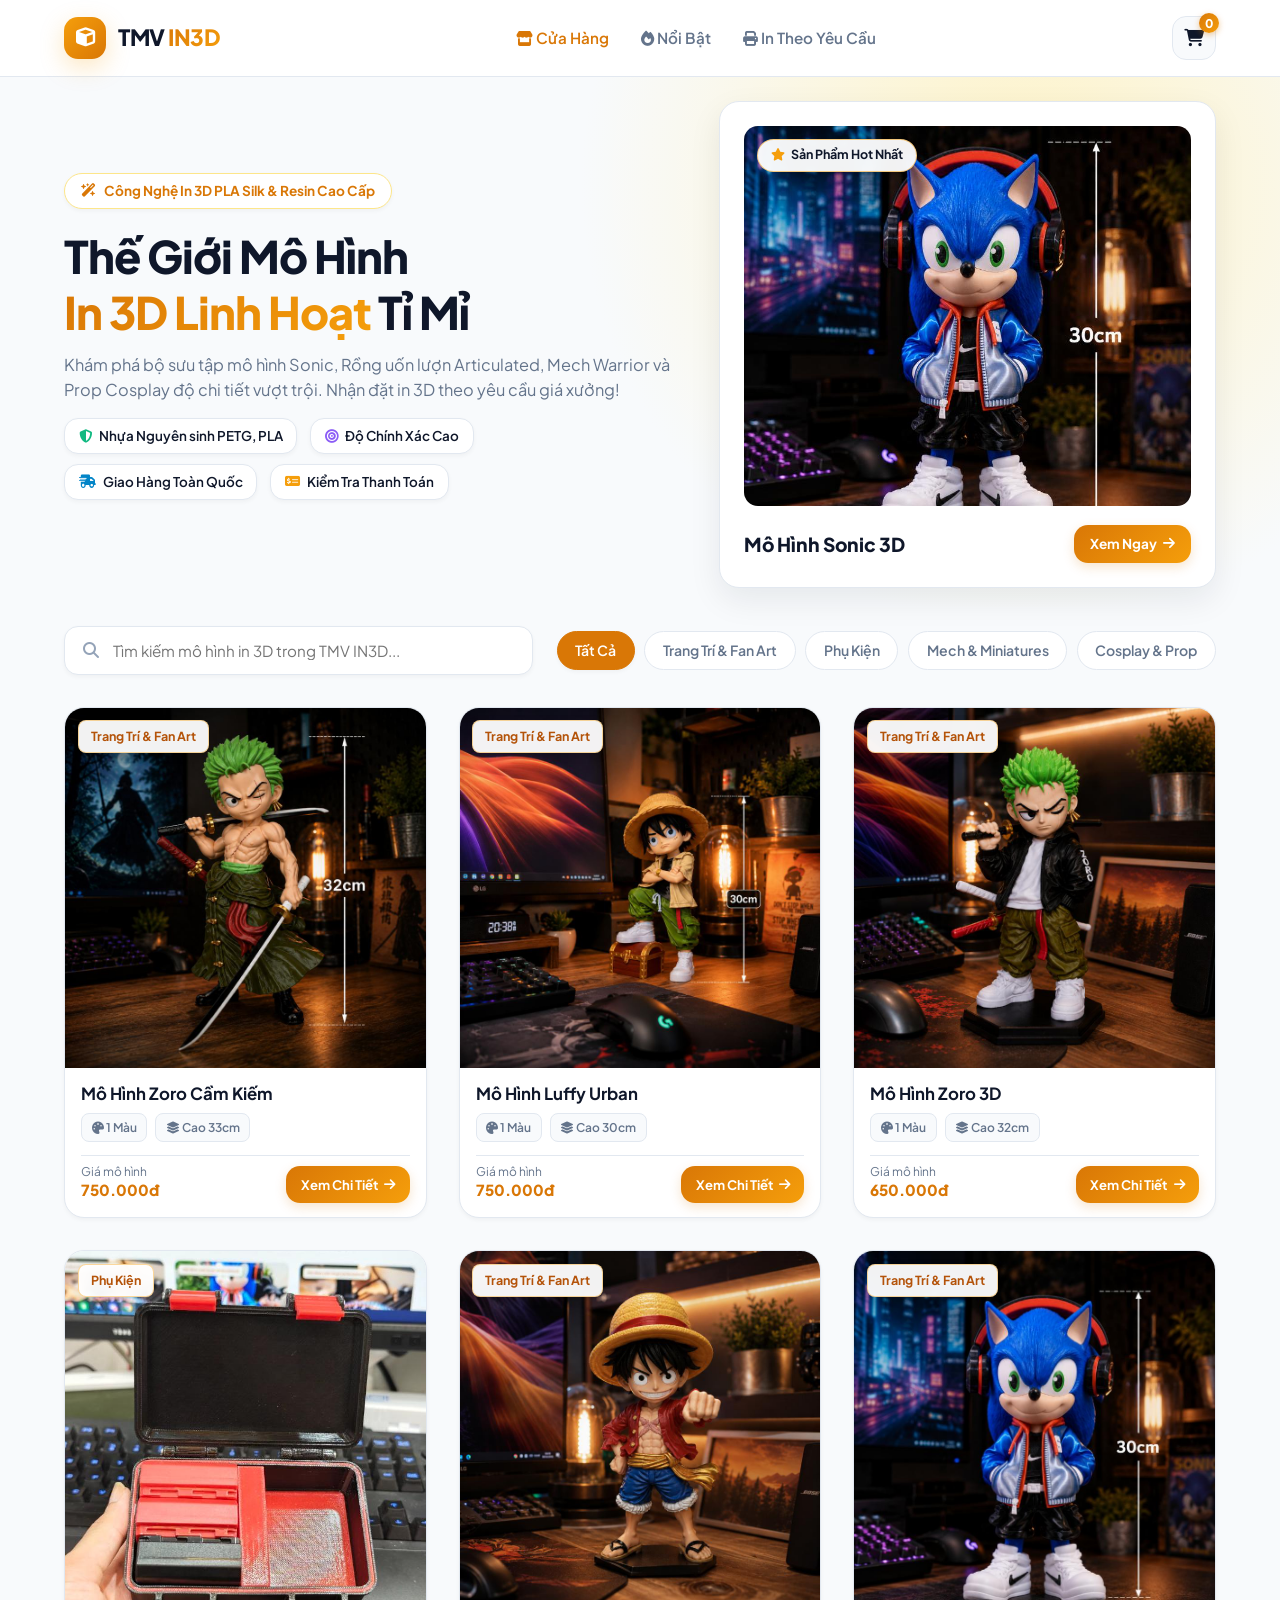
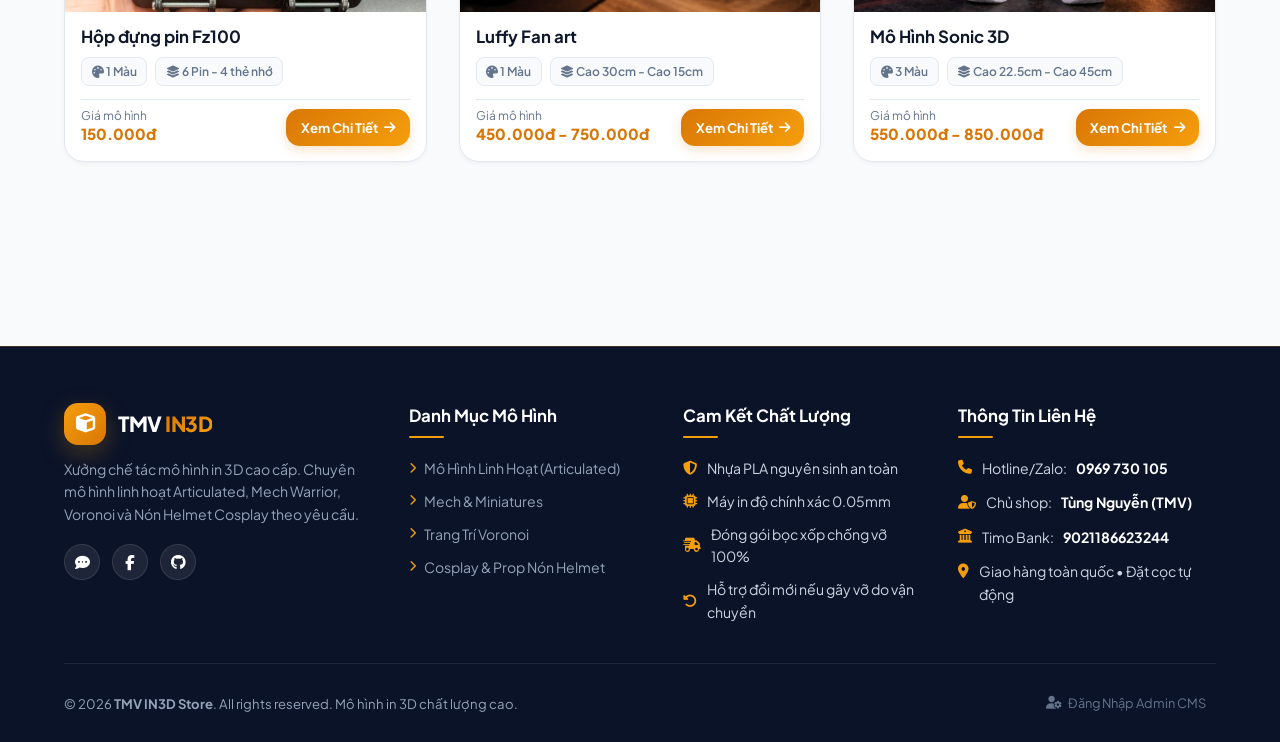
==== index.html @ e301f1a9 "Bump cache version to 2026.08.10_v12 and ensure strict Google Sheet ID 15mW6V31uoKEo0NNBWXQEdYuuaSay" ====
<!DOCTYPE html>
<html lang="vi">
<head>
  <meta charset="UTF-8">
  <meta name="viewport" content="width=device-width, initial-scale=1.0">
  <title>TMV IN3D | Cửa Hàng Mô Hình In 3D Đẳng Cấp</title>
  <meta name="description" content="TMV IN3D - Chuyên thiết kế và sản xuất mô hình in 3D linh hoạt, articulated dragons, cosplay prop & tượng resin sắc nét.">
  
  <!-- CHỐNG CACHE TRÌNH DUYỆT ĐIỆN THOẠI / DESKTOP KHI UPDATE SẢN PHẨM MỚI -->
  <meta http-equiv="Cache-Control" content="no-cache, no-store, must-revalidate">
  <meta http-equiv="Pragma" content="no-cache">
  <meta http-equiv="Expires" content="0">
  
  <link rel="stylesheet" href="https://cdnjs.cloudflare.com/ajax/libs/font-awesome/6.4.0/css/all.min.css">
  <link rel="stylesheet" href="styles.css?v=20260810_v12">
</head>
<body>

  <!-- HEADER -->
  <header class="header">
    <div class="container">
      <div class="nav-wrapper">
        <a href="index.html" class="logo">
          <div class="logo-icon"><i class="fa-solid fa-cube"></i></div>
          <span>TMV <span class="gradient-text-gold">IN3D</span></span>
        </a>

        <ul class="nav-links">
          <li><a href="index.html" class="nav-link active"><i class="fa-solid fa-store"></i> Cửa Hàng</a></li>
          <li><a href="#featured-section" class="nav-link"><i class="fa-solid fa-fire"></i> Nổi Bật</a></li>
          <li><a href="#" class="nav-link" onclick="app.showCustomPrintInfo()"><i class="fa-solid fa-print"></i> In Theo Yêu Cầu</a></li>
        </ul>

        <div class="nav-actions">
          <button class="btn-icon" id="cart-toggle-btn" title="Giỏ hàng">
            <i class="fa-solid fa-cart-shopping"></i>
            <span class="badge-count" id="cart-count">0</span>
          </button>
        </div>
      </div>
    </div>
  </header>

  <!-- HERO SECTION -->
  <section class="hero" id="featured-section">
    <div class="container">
      <div class="hero-grid">
        <div class="hero-content">
          <div class="hero-tag">
            <i class="fa-solid fa-wand-magic-sparkles"></i> Công Nghệ In 3D PLA Silk & Resin Cao Cấp
          </div>
          <h1 class="hero-title">
            Thế Giới Mô Hình <br><span class="gradient-text-gold">In 3D Linh Hoạt</span> Tỉ Mỉ
          </h1>
          <p class="hero-desc">
            Khám phá bộ sưu tập mô hình Sonic, Rồng uốn lượn Articulated, Mech Warrior và Prop Cosplay độ chi tiết vượt trội. Nhận đặt in 3D theo yêu cầu giá xưởng!
          </p>

          <div class="hero-features">
            <div class="feature-pill"><i class="fa-solid fa-shield-halved" style="color: #10b981;"></i> Nhựa Nguyên sinh PETG, PLA</div>
            <div class="feature-pill"><i class="fa-solid fa-bullseye" style="color: #8b5cf6;"></i> Độ Chính Xác Cao</div>
            <div class="feature-pill"><i class="fa-solid fa-truck-fast" style="color: #0284c7;"></i> Giao Hàng Toàn Quốc</div>
            <div class="feature-pill"><i class="fa-solid fa-money-check-dollar" style="color: #f59e0b;"></i> Kiểm Tra Thanh Toán</div>
          </div>
        </div>

        <!-- HERO FEATURED PRODUCT CARD -->
        <div class="hero-card-featured" id="hero-featured-card">
          <a href="product.html?id=p5" id="hero-featured-link-img">
            <div class="hero-img-box" style="position: relative;">
              <span class="hero-badge-float"><i class="fa-solid fa-star" style="color: #f59e0b;"></i> Sản Phẩm Hot Nhất</span>
              <img src="assets/images/sonic_30cm_hero.png" alt="Mô hình Sonic 3D Articulated" id="hero-featured-img">
            </div>
          </a>

          <div class="hero-card-info">
            <div style="flex: 1; padding-right: 0.8rem;">
              <div class="hero-card-title" id="hero-featured-title">Mô Hình Sonic 3D Articulated</div>
            </div>
            <div style="text-align: right; flex-shrink: 0;">
              <a href="product.html?id=p5" class="btn-primary" id="hero-featured-link-btn" style="padding: 0.5rem 1rem; font-size: 0.85rem;">
                Xem Ngay <i class="fa-solid fa-arrow-right"></i>
              </a>
            </div>
          </div>
        </div>
      </div>
    </div>
  </section>

  <!-- CATALOG SECTION -->
  <section style="padding: 1.2rem 0 4rem;">
    <div class="container">
      <div class="catalog-controls">
        <div class="search-filter-bar">
          <div class="search-input-wrapper">
            <i class="fa-solid fa-magnifying-glass"></i>
            <input type="text" id="search-input" class="search-input" placeholder="Tìm kiếm mô hình in 3D trong TMV IN3D...">
          </div>

          <div class="category-chips" id="category-chips"></div>
        </div>
      </div>

      <div class="products-grid" id="products-grid"></div>
    </div>
  </section>

  <!-- CENTERED CHECKOUT MODAL -->
  <div class="cart-drawer" id="cart-drawer">
    <div class="cart-drawer-box">
      <div class="cart-header">
        <div class="cart-title">
          <i class="fa-solid fa-credit-card" style="color: var(--accent-gold-dark);"></i> Đơn Hàng & Thanh Toán TMV IN3D
        </div>
        <button class="modal-close" id="cart-drawer-close"><i class="fa-solid fa-xmark"></i></button>
      </div>

      <div class="cart-items-list" id="cart-items-list"></div>

      <div class="cart-footer">
        <div class="cart-total-row">
          <span>Tổng tiền đơn hàng:</span>
          <span class="gradient-text-gold" id="cart-total-price">0đ</span>
        </div>

        <form id="checkout-form" style="display: flex; flex-direction: column; gap: 0.8rem; margin-top: 0.5rem;">
          <div style="display: grid; grid-template-columns: 1fr 1fr; gap: 0.8rem;">
            <input type="text" id="cust-name" class="form-control" placeholder="Họ và tên người nhận *" required>
            <input type="tel" id="cust-phone" class="form-control" placeholder="Số điện thoại liên hệ *" required>
          </div>
          <textarea id="cust-address" class="form-control" placeholder="Địa chỉ giao hàng chi tiết *" required style="height: 70px;"></textarea>
          <input type="text" id="cust-note" class="form-control" placeholder="Ghi chú thêm (Nếu có)">

          <button type="submit" class="btn-primary" style="width: 100%; justify-content: center; padding: 0.95rem; font-size: 1rem; margin-top: 0.5rem;" id="submit-order-btn">
            <i class="fa-solid fa-paper-plane"></i> XÁC NHẬN ĐẶT HÀNG & THANH TOÁN
          </button>
        </form>
      </div>
    </div>
  </div>

  <!-- ADD TO CART CHOICE MODAL -->
  <div class="modal-overlay" id="cart-choice-modal">
    <div class="modal-container" style="max-width: 480px; padding: 2.2rem; text-align: center;">
      <button class="modal-close" onclick="app.closeModal('cart-choice-modal')"><i class="fa-solid fa-xmark"></i></button>
      
      <div style="font-size: 3rem; color: #10b981; margin-bottom: 0.8rem;">
        <i class="fa-solid fa-circle-check"></i>
      </div>
      <h3 style="font-size: 1.4rem; font-weight: 800; margin-bottom: 0.4rem;">Đã Thêm Vào Giỏ Hàng!</h3>
      <p style="font-size: 0.9rem; color: var(--text-muted); margin-bottom: 1.5rem;" id="choice-modal-msg">
        Bạn có muốn chọn thêm mô hình khác hay chuyển sang thanh toán luôn?
      </p>

      <div style="display: flex; gap: 1rem; flex-direction: column;">
        <button class="btn-primary" style="justify-content: center; padding: 0.95rem; font-size: 1rem;" onclick="app.proceedToCheckoutDirectly()">
          <i class="fa-solid fa-credit-card"></i> THANH TOÁN LUÔN
        </button>
        <button class="btn-secondary" style="justify-content: center; padding: 0.85rem;" onclick="app.closeModal('cart-choice-modal')">
          <i class="fa-solid fa-store"></i> Tiếp Tục Mua Sắm
        </button>
      </div>
    </div>
  </div>

  <!-- DEPOSIT PAYMENT & VIETQR MODAL (BV BANK) -->
  <div class="modal-overlay" id="deposit-payment-modal">
    <div class="modal-container" style="max-width: 600px; padding: 2rem;">
      <button class="modal-close" onclick="app.closeModal('deposit-payment-modal')"><i class="fa-solid fa-xmark"></i></button>

      <div style="text-align: center; margin-bottom: 1.2rem;">
        <span style="background: var(--accent-gold-light); color: var(--accent-gold-dark); font-weight: 800; font-size: 0.8rem; padding: 0.3rem 0.8rem; border-radius: var(--radius-full); border: 1px solid var(--border-gold);">
          ⚡ XÁC NHẬN CHUYỂN CỌC ĐƠN HÀNG TMV IN3D
        </span>
        <h2 style="font-size: 1.6rem; font-weight: 800; margin-top: 0.5rem; color: var(--text-main);">
          BẢNG THÔNG TIN ĐẶT CỌC (<span id="dep-amount-display" style="color: var(--accent-gold-dark);">200.000đ</span>)
        </h2>
        <p style="font-size: 0.85rem; color: var(--text-muted);">
          Mã đơn hàng: <strong id="dep-order-id" style="color: var(--accent-gold-dark);">#TMV-123456</strong> • Tổng tiền: <strong id="dep-total-price">350.000đ</strong>
        </p>
      </div>

      <div style="display: grid; grid-template-columns: 1fr 0.85fr; gap: 1.2rem; background: #f8fafc; border: 1px solid var(--border-color); border-radius: var(--radius-md); padding: 1.2rem; margin-bottom: 1.2rem;">
        <div>
          <div style="font-size: 0.8rem; color: var(--text-muted); text-transform: uppercase; font-weight: 700; margin-bottom: 0.4rem;">NGÂN HÀNG THỤ HƯỞNG</div>
          <div style="font-weight: 800; font-size: 1.1rem; color: #0284c7; margin-bottom: 0.6rem;">TIMO BANK (BV BANK)</div>

          <div style="font-size: 0.8rem; color: var(--text-muted); font-weight: 700;">CHỦ TÀI KHOẢN</div>
          <div style="font-weight: 800; font-size: 0.95rem; margin-bottom: 0.6rem;">NGUYEN THI NHUNG</div>

          <div style="font-size: 0.8rem; color: var(--text-muted); font-weight: 700;">SỐ TÀI KHOẢN (STK)</div>
          <div style="display: flex; align-items: center; justify-content: space-between; background: #ffffff; padding: 0.4rem 0.7rem; border-radius: var(--radius-sm); border: 1px solid var(--border-color); margin-bottom: 0.6rem;">
            <strong style="font-family: monospace; font-size: 1rem; color: var(--accent-gold-dark);" id="dep-stk">9021186623244</strong>
            <button type="button" class="btn-secondary" style="padding: 0.2rem 0.5rem; font-size: 0.75rem;" onclick="app.copyText('9021186623244')">Copy</button>
          </div>

          <div style="font-size: 0.8rem; color: var(--text-muted); font-weight: 700;">NỘI DUNG CHUYỂN KHOẢN (MÃ CK)</div>
          <div style="display: flex; align-items: center; justify-content: space-between; background: #ffffff; padding: 0.4rem 0.7rem; border-radius: var(--radius-sm); border: 1px solid var(--border-color);">
            <strong style="font-family: monospace; font-size: 1rem; color: #0284c7;" id="dep-transfer-code">TMV3D 1234</strong>
            <button type="button" class="btn-secondary" style="padding: 0.2rem 0.5rem; font-size: 0.75rem;" onclick="app.copyTransferCode()">Copy</button>
          </div>
        </div>

        <div style="display: flex; flex-direction: column; align-items: center; justify-content: center; text-align: center;">
          <div style="background: #ffffff; border: 2px solid var(--accent-gold-bright); border-radius: var(--radius-md); padding: 0.5rem; width: 140px; height: 140px; margin-bottom: 0.5rem;">
            <img id="dep-qr-img" src="" alt="VietQR TMV IN3D" style="width: 100%; height: 100%; object-fit: contain;">
          </div>
          <span style="font-size: 0.75rem; color: var(--text-muted); font-weight: 600;">Mở app Ngân hàng quét QR</span>
        </div>
      </div>

      <div style="background: #fef3c7; border: 1px solid var(--border-gold); border-radius: var(--radius-md); padding: 1rem; text-align: center; margin-bottom: 1.2rem;">
        <div style="font-weight: 800; color: var(--accent-gold-dark); font-size: 0.9rem; margin-bottom: 0.2rem;">
          <i class="fa-solid fa-spinner fa-spin"></i> ĐANG QUÉT TIỀN CỌC TỰ ĐỘNG TỪ GMAIL...
        </div>
        <p style="font-size: 0.8rem; color: #92400e;">
          Chuyển cọc thành công hệ thống sẽ tự động gửi thông báo Telegram đến Shop & chốt đơn giao hàng.
        </p>
      </div>

      <div style="display: flex; gap: 0.8rem;">
        <a href="https://zalo.me/0969730105" target="_blank" class="btn-primary" style="flex: 1; justify-content: center; background: #0284c7;">
          <i class="fa-solid fa-comment-dots"></i> ZALO: 0969730105
        </a>
        <a href="https://www.facebook.com/TungMuVang" target="_blank" class="btn-primary" style="flex: 1; justify-content: center; background: #1877f2;">
          <i class="fa-brands fa-facebook"></i> FB: TÙNG NGUYỄN
        </a>
      </div>
    </div>
  </div>

  <!-- SITE FOOTER -->
  <footer class="site-footer">
    <div class="container">
      <div class="footer-grid">
        <!-- COL 1: BRAND INFO -->
        <div class="footer-col brand-col">
          <a href="index.html" class="logo" style="margin-bottom: 0.8rem; display: inline-flex;">
            <div class="logo-icon"><i class="fa-solid fa-cube"></i></div>
            <span style="font-weight: 800; font-size: 1.3rem;">TMV <span class="gradient-text-gold">IN3D</span></span>
          </a>
          <p class="footer-desc">
            Xưởng chế tác mô hình in 3D cao cấp. Chuyên mô hình linh hoạt Articulated, Mech Warrior, Voronoi và Nón Helmet Cosplay theo yêu cầu.
          </p>
          <div class="social-links">
            <a href="https://zalo.me/0969730105" target="_blank" class="social-btn" title="Zalo"><i class="fa-solid fa-comment-dots"></i></a>
            <a href="https://www.facebook.com/TungMuVang" target="_blank" class="social-btn" title="Facebook"><i class="fa-brands fa-facebook-f"></i></a>
            <a href="https://github.com/Tungmuvang/TMV3D" target="_blank" class="social-btn" title="GitHub Repository"><i class="fa-brands fa-github"></i></a>
          </div>
        </div>

        <!-- COL 2: QUICK LINKS -->
        <div class="footer-col">
          <h4 class="footer-heading">Danh Mục Mô Hình</h4>
          <ul class="footer-links">
            <li><a href="#products-grid"><i class="fa-solid fa-chevron-right"></i> Mô Hình Linh Hoạt (Articulated)</a></li>
            <li><a href="#products-grid"><i class="fa-solid fa-chevron-right"></i> Mech & Miniatures</a></li>
            <li><a href="#products-grid"><i class="fa-solid fa-chevron-right"></i> Trang Trí Voronoi</a></li>
            <li><a href="#products-grid"><i class="fa-solid fa-chevron-right"></i> Cosplay & Prop Nón Helmet</a></li>
          </ul>
        </div>

        <!-- COL 3: COMMITMENTS -->
        <div class="footer-col">
          <h4 class="footer-heading">Cam Kết Chất Lượng</h4>
          <ul class="footer-links">
            <li><i class="fa-solid fa-shield-halved text-gold"></i> Nhựa PLA nguyên sinh an toàn</li>
            <li><i class="fa-solid fa-microchip text-gold"></i> Máy in độ chính xác 0.05mm</li>
            <li><i class="fa-solid fa-truck-fast text-gold"></i> Đóng gói bọc xốp chống vỡ 100%</li>
            <li><i class="fa-solid fa-rotate-left text-gold"></i> Hỗ trợ đổi mới nếu gãy vỡ do vận chuyển</li>
          </ul>
        </div>

        <!-- COL 4: CONTACT & PAYMENT INFO -->
        <div class="footer-col contact-col">
          <h4 class="footer-heading">Thông Tin Liên Hệ</h4>
          <ul class="contact-info-list">
            <li><i class="fa-solid fa-phone"></i> Hotline/Zalo: <strong>0969 730 105</strong></li>
            <li><i class="fa-solid fa-user-shield"></i> Chủ shop: <strong>Tùng Nguyễn (TMV)</strong></li>
            <li><i class="fa-solid fa-building-columns"></i> Timo Bank: <strong>9021186623244</strong></li>
            <li><i class="fa-solid fa-location-dot"></i> Giao hàng toàn quốc • Đặt cọc tự động</li>
          </ul>
        </div>
      </div>

      <div class="footer-bottom">
        <p>© 2026 <strong>TMV IN3D Store</strong>. All rights reserved. Mô hình in 3D chất lượng cao.</p>
        <a href="admintmv.html" class="admin-link-btn" title="Trang Quản Trị Admin">
          <i class="fa-solid fa-user-gear"></i> Đăng Nhập Admin CMS
        </a>
      </div>
    </div>
  </footer>

  <div class="toast-container" id="toast-container"></div>
  <script src="app.js?v=20260810_v12"></script>
</body>
</html>
---- styles.css ----
/* ==========================================================================
   TMV IN3D - DESIGN SYSTEM & STYLES (LIGHT MODE: TONE TRẮNG & VÀNG AMBER)
   ========================================================================== */

@import url('https://fonts.googleapis.com/css2?family=Plus+Jakarta+Sans:wght@400;500;600;700;800&display=swap');

:root {
  /* Color Palette - White & Gold/Amber Modern Elegance */
  --bg-main: #ffffff;
  --bg-surface: #f8fafc;
  --bg-card: #ffffff;
  --bg-card-hover: #f1f5f9;
  
  --text-main: #0f172a;
  --text-muted: #64748b;
  --text-dim: #94a3b8;
  
  --accent-gold-dark: #d97706;  /* Deep Gold/Amber */
  --accent-gold-bright: #f59e0b; /* Bright Amber Gold */
  --accent-gold-light: #fef3c7;  /* Soft Warm Gold Tint */
  --accent-gold-hover: #b45309;
  --accent-green: #10b981;
  
  --border-color: #e2e8f0;
  --border-gold: #fde68a;
  
  --shadow-sm: 0 2px 4px rgba(0, 0, 0, 0.04);
  --shadow-md: 0 4px 16px rgba(217, 119, 6, 0.08);
  --shadow-lg: 0 12px 32px rgba(15, 23, 42, 0.08);
  --shadow-gold: 0 8px 24px rgba(245, 158, 11, 0.25);
  
  --radius-sm: 8px;
  --radius-md: 14px;
  --radius-lg: 20px;
  --radius-full: 9999px;
  
  --transition-fast: 0.2s ease;
  --transition-normal: 0.3s cubic-bezier(0.4, 0, 0.2, 1);
}

/* Reset & Base Styles */
* {
  margin: 0;
  padding: 0;
  box-sizing: border-box;
}

body {
  font-family: 'Plus Jakarta Sans', -apple-system, BlinkMacSystemFont, sans-serif;
  background-color: var(--bg-surface);
  color: var(--text-main);
  line-height: 1.6;
  overflow-x: hidden;
  -webkit-font-smoothing: antialiased;
}

a {
  color: inherit;
  text-decoration: none;
}

button {
  cursor: pointer;
  border: none;
  background: none;
  font-family: inherit;
}

input, select, textarea {
  font-family: inherit;
}

/* Utility Layout */
.container {
  max-width: 1200px;
  margin: 0 auto;
  padding: 0 1.5rem;
}

/* Gradient Text Effect */
.gradient-text-gold {
  background: linear-gradient(135deg, var(--accent-gold-dark), var(--accent-gold-bright));
  -webkit-background-clip: text;
  -webkit-text-fill-color: transparent;
}

/* ==========================================================================
   HEADER & NAVIGATION
   ========================================================================== */
.header {
  position: sticky;
  top: 0;
  z-index: 100;
  background-color: rgba(255, 255, 255, 0.92);
  backdrop-filter: blur(12px);
  border-bottom: 1px solid var(--border-color);
  transition: var(--transition-normal);
}

.nav-wrapper {
  display: flex;
  align-items: center;
  justify-content: space-between;
  height: 76px;
}

.logo {
  display: flex;
  align-items: center;
  gap: 0.75rem;
  font-size: 1.4rem;
  font-weight: 800;
  letter-spacing: -0.5px;
  color: var(--text-main);
}

.logo-icon {
  width: 42px;
  height: 42px;
  background: linear-gradient(135deg, var(--accent-gold-bright), var(--accent-gold-dark));
  border-radius: var(--radius-md);
  display: flex;
  align-items: center;
  justify-content: center;
  color: #ffffff;
  font-size: 1.2rem;
  box-shadow: var(--shadow-gold);
}

.nav-links {
  display: flex;
  align-items: center;
  gap: 2rem;
  list-style: none;
}

.nav-link {
  font-weight: 600;
  font-size: 0.95rem;
  color: var(--text-muted);
  transition: var(--transition-fast);
}

.nav-link:hover, .nav-link.active {
  color: var(--accent-gold-dark);
}

.nav-actions {
  display: flex;
  align-items: center;
  gap: 1rem;
}

.btn-icon {
  position: relative;
  width: 44px;
  height: 44px;
  border-radius: var(--radius-md);
  background-color: var(--bg-surface);
  border: 1px solid var(--border-color);
  display: flex;
  align-items: center;
  justify-content: center;
  color: var(--text-main);
  font-size: 1.1rem;
  transition: var(--transition-fast);
}

.btn-icon:hover {
  background-color: var(--accent-gold-light);
  border-color: var(--border-gold);
  color: var(--accent-gold-dark);
}

.badge-count {
  position: absolute;
  top: -4px;
  right: -4px;
  background: linear-gradient(135deg, var(--accent-gold-dark), var(--accent-gold-bright));
  color: #ffffff;
  font-size: 0.75rem;
  font-weight: 800;
  width: 20px;
  height: 20px;
  border-radius: var(--radius-full);
  display: flex;
  align-items: center;
  justify-content: center;
  box-shadow: 0 2px 6px rgba(217, 119, 6, 0.4);
}

.btn-admin {
  background: var(--accent-gold-light);
  color: var(--accent-gold-dark);
  border: 1px solid var(--border-gold);
  padding: 0.6rem 1.2rem;
  border-radius: var(--radius-md);
  font-weight: 700;
  font-size: 0.85rem;
  display: flex;
  align-items: center;
  gap: 0.5rem;
  transition: var(--transition-fast);
}

.btn-admin:hover {
  background: var(--accent-gold-dark);
  color: #ffffff;
}

.btn-customer-login {
  background: #ffffff;
  color: var(--accent-gold-dark);
  border: 1.5px solid var(--accent-gold-bright);
  padding: 0.55rem 1.1rem;
  border-radius: var(--radius-md);
  font-weight: 700;
  font-size: 0.85rem;
  display: flex;
  align-items: center;
  gap: 0.5rem;
  transition: var(--transition-fast);
}

.btn-customer-login:hover {
  background: var(--accent-gold-light);
}

.user-profile-badge {
  display: flex;
  align-items: center;
  gap: 0.5rem;
  padding: 0.4rem 0.8rem;
  background: var(--bg-surface);
  border: 1px solid var(--border-color);
  border-radius: var(--radius-full);
  cursor: pointer;
  transition: var(--transition-fast);
}

.user-profile-badge:hover {
  border-color: var(--accent-gold-dark);
  background: var(--accent-gold-light);
}

.user-avatar-circle {
  width: 28px;
  height: 28px;
  border-radius: 50%;
  background: var(--accent-gold-dark);
  color: #ffffff;
  font-weight: 800;
  font-size: 0.8rem;
  display: flex;
  align-items: center;
  justify-content: center;
}

/* ==========================================================================
   HERO SECTION
   ========================================================================== */
.hero {
  padding: 1.5rem 0 1.2rem;
  background: radial-gradient(circle at 80% 20%, var(--accent-gold-light) 0%, transparent 40%);
}

.hero-grid {
  display: grid;
  grid-template-columns: 1.1fr 0.9fr;
  gap: 3rem;
  align-items: center;
}

.hero-tag {
  display: inline-flex;
  align-items: center;
  gap: 0.5rem;
  padding: 0.4rem 1rem;
  background-color: #ffffff;
  border: 1px solid var(--border-gold);
  border-radius: var(--radius-full);
  font-size: 0.85rem;
  font-weight: 700;
  color: var(--accent-gold-dark);
  box-shadow: var(--shadow-sm);
  margin-bottom: 1.2rem;
}

.hero-title {
  font-size: 2.8rem;
  font-weight: 800;
  line-height: 1.25;
  letter-spacing: -1px;
  margin-bottom: 0.8rem;
}

.hero-desc {
  font-size: 1.02rem;
  color: var(--text-muted);
  margin-bottom: 1rem;
  line-height: 1.5;
}

.hero-features {
  display: flex;
  gap: 0.6rem 0.8rem;
  margin-bottom: 1rem;
  flex-wrap: wrap;
}

.feature-pill {
  display: flex;
  align-items: center;
  gap: 0.45rem;
  font-size: 0.84rem;
  font-weight: 600;
  color: var(--text-main);
  background: #ffffff;
  padding: 0.4rem 0.85rem;
  border-radius: var(--radius-md);
  border: 1px solid var(--border-color);
  box-shadow: var(--shadow-sm);
}

.hero-card-featured {
  background: #ffffff;
  border: 1px solid var(--border-color);
  border-radius: var(--radius-lg);
  padding: 1.5rem;
  box-shadow: var(--shadow-lg);
  position: relative;
  overflow: hidden;
  transition: var(--transition-normal);
}

.hero-card-featured:hover {
  transform: translateY(-4px);
  border-color: var(--border-gold);
}

.hero-img-box {
  width: 100%;
  aspect-ratio: 1 / 1;
  max-height: 380px;
  border-radius: var(--radius-md);
  overflow: hidden;
  background-color: #0b1329;
  position: relative;
}

.hero-img-box img {
  width: 100%;
  height: 100%;
  object-fit: cover;
  object-position: center;
}

.hero-badge-float {
  position: absolute;
  top: 0.8rem;
  left: 0.8rem;
  z-index: 10;
  background: rgba(255, 255, 255, 0.95);
  color: #0f172a;
  backdrop-filter: blur(8px);
  padding: 0.35rem 0.8rem;
  border-radius: var(--radius-full);
  font-size: 0.78rem;
  font-weight: 700;
  border: 1px solid rgba(245, 158, 11, 0.5);
  box-shadow: 0 4px 14px rgba(0, 0, 0, 0.18);
  display: inline-flex;
  align-items: center;
  gap: 0.4rem;
  white-space: nowrap;
}

.hero-card-info {
  margin-top: 1.2rem;
  display: flex;
  justify-content: space-between;
  align-items: center;
}

.hero-card-title {
  font-weight: 800;
  font-size: 1.2rem;
}

.hero-card-price {
  font-size: 1.3rem;
  font-weight: 800;
  color: var(--accent-gold-dark);
}

/* ==========================================================================
   CATALOG & PRODUCT CARDS
   ========================================================================== */
.catalog-controls {
  margin-bottom: 2rem;
}

.search-filter-bar {
  display: flex;
  justify-content: space-between;
  align-items: center;
  gap: 1.5rem;
  flex-wrap: wrap;
}

.search-input-wrapper {
  position: relative;
  flex: 1;
  min-width: 280px;
}

.search-input-wrapper i {
  position: absolute;
  left: 1.2rem;
  top: 50%;
  transform: translateY(-50%);
  color: var(--text-dim);
}

.search-input {
  width: 100%;
  padding: 0.85rem 1rem 0.85rem 3rem;
  border-radius: var(--radius-md);
  border: 1px solid var(--border-color);
  background-color: #ffffff;
  font-size: 0.95rem;
  outline: none;
  transition: var(--transition-fast);
  box-shadow: var(--shadow-sm);
}

.search-input:focus {
  border-color: var(--accent-gold-bright);
  box-shadow: 0 0 0 3px rgba(245, 158, 11, 0.15);
}

.category-chips {
  display: flex;
  gap: 0.6rem;
  flex-wrap: wrap;
}

.chip {
  padding: 0.6rem 1.1rem;
  border-radius: var(--radius-full);
  border: 1px solid var(--border-color);
  background-color: #ffffff;
  color: var(--text-muted);
  font-weight: 600;
  font-size: 0.88rem;
  transition: var(--transition-fast);
  cursor: pointer;
}

.chip:hover {
  border-color: var(--accent-gold-bright);
  color: var(--accent-gold-dark);
}

.chip.active {
  background: var(--accent-gold-dark);
  color: #ffffff;
  border-color: var(--accent-gold-dark);
  box-shadow: var(--shadow-sm);
}

/* Products Grid Layout */
.products-grid {
  display: grid;
  grid-template-columns: repeat(auto-fill, minmax(270px, 1fr));
  gap: 2rem;
  margin-bottom: 4rem;
}

.product-card {
  background: #ffffff;
  border: 1px solid var(--border-color);
  border-radius: var(--radius-lg);
  overflow: hidden;
  display: flex;
  flex-direction: column;
  transition: var(--transition-normal);
  box-shadow: var(--shadow-sm);
}

.product-card:hover {
  transform: translateY(-6px);
  box-shadow: var(--shadow-lg);
  border-color: var(--border-gold);
}

.product-img-wrapper {
  position: relative;
  width: 100%;
  aspect-ratio: 1 / 1;
  max-height: 380px;
  background-color: #0f172a;
  overflow: hidden;
}

.product-img {
  width: 100%;
  height: 100%;
  object-fit: cover;
  object-position: center;
  transition: transform 0.5s ease;
}

.product-card:hover .product-img {
  transform: scale(1.06);
}

.category-tag {
  position: absolute;
  top: 0.8rem;
  left: 0.8rem;
  z-index: 10;
  background: rgba(255, 255, 255, 0.95);
  color: #b45309;
  backdrop-filter: blur(8px);
  padding: 0.35rem 0.75rem;
  border-radius: var(--radius-sm);
  font-size: 0.78rem;
  font-weight: 700;
  border: 1px solid rgba(245, 158, 11, 0.4);
  box-shadow: 0 3px 10px rgba(0, 0, 0, 0.12);
  white-space: nowrap;
}

.product-body {
  padding: 0.9rem 1rem;
  display: flex;
  flex-direction: column;
  flex: 1;
}

.product-title {
  font-size: 1.05rem;
  font-weight: 700;
  margin-bottom: 0.35rem;
  color: var(--text-main);
  line-height: 1.3;

  display: -webkit-box;
  -webkit-line-clamp: 2;
  -webkit-box-orient: vertical;
  overflow: hidden;
  height: auto;
}

.product-desc-short {
  font-size: 0.85rem;
  color: var(--text-muted);
  margin-bottom: 0.5rem;
  display: -webkit-box;
  -webkit-line-clamp: 2;
  -webkit-box-orient: vertical;
  overflow: hidden;
}

.product-specs-mini {
  display: flex;
  gap: 0.5rem;
  margin-top: 0.2rem;
  margin-bottom: 0.5rem;
}

.spec-badge {
  font-size: 0.75rem;
  font-weight: 600;
  background-color: var(--bg-surface);
  color: var(--text-muted);
  padding: 0.25rem 0.6rem;
  border-radius: var(--radius-sm);
  border: 1px solid var(--border-color);
}

.product-footer {
  display: flex;
  align-items: center;
  justify-content: space-between;
  gap: 0.5rem;
  padding-top: 0.6rem;
  border-top: 1px solid var(--border-color);
  margin-top: 0.3rem;
}

.price-box {
  display: flex;
  flex-direction: column;
  min-width: 0;
  flex: 1;
}

.price-label {
  font-size: 0.75rem;
  color: var(--text-muted);
  line-height: 1;
}

.price-value {
  font-size: 1.05rem;
  font-weight: 800;
  color: var(--accent-gold-dark);
  white-space: nowrap;
  overflow: hidden;
  text-overflow: ellipsis;
}

.btn-primary {
  background: linear-gradient(135deg, var(--accent-gold-dark), var(--accent-gold-bright));
  color: #ffffff;
  padding: 0.5rem 0.9rem;
  border-radius: var(--radius-md);
  font-weight: 700;
  font-size: 0.82rem;
  display: inline-flex;
  align-items: center;
  gap: 0.4rem;
  transition: var(--transition-fast);
  box-shadow: 0 4px 12px rgba(217, 119, 6, 0.2);
  white-space: nowrap;
  flex-shrink: 0;
}

.btn-primary:hover {
  background: linear-gradient(135deg, var(--accent-gold-hover), var(--accent-gold-dark));
  box-shadow: 0 6px 16px rgba(217, 119, 6, 0.35);
}

.btn-secondary {
  background: #ffffff;
  color: var(--text-main);
  border: 1px solid var(--border-color);
  padding: 0.5rem 0.9rem;
  border-radius: var(--radius-md);
  font-weight: 600;
  font-size: 0.85rem;
  display: inline-flex;
  align-items: center;
  gap: 0.4rem;
  transition: var(--transition-fast);
}

.btn-secondary:hover {
  background: var(--bg-surface);
  border-color: var(--text-muted);
}

/* ==========================================================================
   PRODUCT DETAIL PAGE VIEW (OBJECT-POSITION: BOTTOM CENTER KHỔ DỌC 2/3 TỪ DƯỚI LÊN)
   ========================================================================== */
.product-page-container {
  padding: 2.5rem 0 4rem;
}

.product-detail-grid {
  display: grid;
  grid-template-columns: 1fr 1fr;
  gap: 3.5rem;
  background: #ffffff;
  border: 1px solid var(--border-color);
  border-radius: var(--radius-lg);
  padding: 2.5rem;
  box-shadow: var(--shadow-md);
}

.gallery-section {
  display: flex;
  flex-direction: column;
  gap: 1rem;
  width: 100%;
}

.main-gallery-view {
  position: relative;
  width: 100%;
  aspect-ratio: 1 / 1;
  max-height: 440px;
  border-radius: var(--radius-md);
  overflow: hidden;
  background-color: #0f172a;
  border: 1px solid var(--border-color);
  display: flex;
  align-items: center;
  justify-content: center;
  box-shadow: var(--shadow-md);
  cursor: zoom-in;
}

/* KHUNG ẢNH CỐ ĐỊNH CÙNG KÍCH THƯỚC KHÔNG BỊ NHẢY KHI NEXT TỪ ẢNH NGANG SANG DỌC */
.main-gallery-view img {
  width: 100%;
  height: 100%;
  object-fit: contain;
  object-position: center;
  transition: opacity 0.3s ease, transform 0.3s ease;
}

.main-gallery-view:hover img {
  transform: scale(1.02);
}

.zoom-hint-badge {
  position: absolute;
  bottom: 1rem;
  right: 1rem;
  background: rgba(15, 23, 42, 0.75);
  color: #ffffff;
  backdrop-filter: blur(6px);
  padding: 0.35rem 0.8rem;
  border-radius: var(--radius-full);
  font-size: 0.8rem;
  font-weight: 700;
  pointer-events: none;
  display: flex;
  align-items: center;
  gap: 0.4rem;
}

.thumbs-list {
  display: flex;
  gap: 0.6rem;
  overflow-x: auto;
  padding-bottom: 0.4rem;
}

.thumb-item {
  width: 72px;
  height: 72px;
  border-radius: var(--radius-sm);
  overflow: hidden;
  border: 2px solid var(--border-color);
  cursor: pointer;
  transition: var(--transition-fast);
  flex-shrink: 0;
  background: #0f172a;
}

.thumb-item.active, .thumb-item:hover {
  border-color: var(--accent-gold-dark);
  box-shadow: 0 0 0 2px var(--accent-gold-bright);
}

.thumb-item img {
  width: 100%;
  height: 100%;
  object-fit: cover;
  object-position: center;
}

.product-info-section {
  display: flex;
  flex-direction: column;
  gap: 0.85rem;
}

.detail-title {
  font-size: 1.8rem;
  font-weight: 800;
  line-height: 1.25;
}

/* BẢNG GIÁ THANH TOÁN SẠCH GỌN */
.detail-price-wrapper {
  background-color: var(--accent-gold-light);
  border: 1px solid var(--border-gold);
  padding: 0.6rem 1.2rem;
  border-radius: var(--radius-md);
  display: flex;
  align-items: center;
  justify-content: space-between;
}

.calculated-price {
  font-size: 1.65rem;
  font-weight: 800;
  color: var(--accent-gold-dark);
}

/* Options Pickers */
.option-group-title {
  font-weight: 700;
  font-size: 0.9rem;
  margin-bottom: 0.35rem;
  display: flex;
  justify-content: space-between;
}

.selected-option-value {
  color: var(--accent-gold-dark);
  font-weight: 700;
}

.color-options-grid {
  display: grid;
  grid-template-columns: repeat(auto-fill, minmax(130px, 1fr));
  gap: 0.5rem;
}

.color-option-btn {
  padding: 0.5rem 0.8rem;
  border: 1.5px solid var(--border-color);
  border-radius: var(--radius-md);
  background: #ffffff;
  display: flex;
  align-items: center;
  gap: 0.5rem;
  font-size: 0.85rem;
  font-weight: 600;
  transition: var(--transition-fast);
  cursor: pointer;
}

.color-swatch-circle {
  width: 18px;
  height: 18px;
  border-radius: 50%;
  border: 1px solid rgba(0,0,0,0.15);
  flex-shrink: 0;
}

.color-option-btn:hover {
  border-color: var(--accent-gold-bright);
}

.color-option-btn.active {
  border-color: var(--accent-gold-dark);
  background: var(--accent-gold-light);
  color: var(--accent-gold-dark);
}

.size-options-grid {
  display: grid;
  grid-template-columns: repeat(auto-fill, minmax(120px, 1fr));
  gap: 0.5rem;
}

.size-option-btn {
  padding: 0.5rem 0.8rem;
  border: 1.5px solid var(--border-color);
  border-radius: var(--radius-md);
  background: #ffffff;
  display: flex;
  flex-direction: column;
  gap: 0.15rem;
  font-size: 0.85rem;
  font-weight: 600;
  transition: var(--transition-fast);
  cursor: pointer;
}

.size-scale {
  font-size: 0.75rem;
  color: var(--text-muted);
}

.size-option-btn:hover {
  border-color: var(--accent-gold-bright);
}

.size-option-btn.active {
  border-color: var(--accent-gold-dark);
  background: var(--accent-gold-light);
  color: var(--accent-gold-dark);
}

/* Quantity Stepper */
.qty-stepper {
  display: flex;
  align-items: center;
  border: 1px solid var(--border-color);
  border-radius: var(--radius-md);
  overflow: hidden;
  background: #ffffff;
  width: fit-content;
}

.qty-btn {
  width: 38px;
  height: 38px;
  display: flex;
  align-items: center;
  justify-content: center;
  background: var(--bg-surface);
  color: var(--text-main);
  transition: var(--transition-fast);
}

.qty-btn:hover {
  background: var(--border-color);
}

.qty-number {
  width: 44px;
  text-align: center;
  font-weight: 700;
  font-size: 0.95rem;
}

/* ==========================================================================
   FULLSCREEN IMAGE LIGHTBOX MODAL (XEM FULL MÀN HÌNH)
   ========================================================================== */
.lightbox-overlay {
  position: fixed;
  inset: 0;
  background: rgba(0, 0, 0, 0.92);
  backdrop-filter: blur(12px);
  z-index: 3000;
  display: flex;
  align-items: center;
  justify-content: center;
  opacity: 0;
  pointer-events: none;
  transition: opacity 0.3s ease;
}

.lightbox-overlay.active {
  opacity: 1;
  pointer-events: auto;
}

.lightbox-close-btn {
  position: absolute;
  top: 1.5rem;
  right: 1.5rem;
  width: 48px;
  height: 48px;
  border-radius: 50%;
  background: rgba(255, 255, 255, 0.15);
  color: #ffffff;
  font-size: 1.5rem;
  display: flex;
  align-items: center;
  justify-content: center;
  transition: var(--transition-fast);
  z-index: 3010;
}

.lightbox-close-btn:hover {
  background: rgba(255, 255, 255, 0.35);
  transform: scale(1.1);
}

.lightbox-nav-btn {
  position: absolute;
  top: 50%;
  transform: translateY(-50%);
  width: 54px;
  height: 54px;
  border-radius: 50%;
  background: rgba(255, 255, 255, 0.18);
  color: #ffffff;
  font-size: 1.5rem;
  display: flex;
  align-items: center;
  justify-content: center;
  transition: var(--transition-fast);
  z-index: 3010;
}

.lightbox-nav-btn:hover {
  background: var(--accent-gold-dark);
  transform: translateY(-50%) scale(1.1);
}

.lightbox-nav-btn.prev {
  left: 1.5rem;
}

.lightbox-nav-btn.next {
  right: 1.5rem;
}

.lightbox-content {
  max-width: 92vw;
  max-height: 90vh;
  display: flex;
  flex-direction: column;
  align-items: center;
  justify-content: center;
}

.lightbox-content img {
  max-width: 90vw;
  max-height: 82vh;
  object-fit: contain;
  border-radius: var(--radius-md);
  box-shadow: 0 16px 48px rgba(0, 0, 0, 0.8);
  transition: transform 0.2s ease, opacity 0.2s ease;
}

.lightbox-caption {
  margin-top: 1.2rem;
  color: #ffffff;
  font-size: 1rem;
  font-weight: 700;
  background: rgba(255, 255, 255, 0.15);
  padding: 0.4rem 1.2rem;
  border-radius: var(--radius-full);
}

/* ==========================================================================
   CENTERED CHECKOUT MODAL
   ========================================================================== */
.cart-drawer {
  position: fixed;
  inset: 0;
  background: rgba(15, 23, 42, 0.65);
  backdrop-filter: blur(8px);
  z-index: 1050;
  display: flex;
  align-items: center;
  justify-content: center;
  opacity: 0;
  pointer-events: none;
  transition: var(--transition-normal);
  padding: 1.5rem;
}

.cart-drawer.active {
  opacity: 1;
  pointer-events: auto;
}

.cart-drawer-box {
  background: #ffffff;
  border-radius: var(--radius-lg);
  width: 100%;
  max-width: 680px;
  max-height: 88vh;
  display: flex;
  flex-direction: column;
  box-shadow: var(--shadow-lg);
  border: 1px solid var(--border-color);
  overflow: hidden;
  position: relative;
  animation: modalCenterIn 0.28s cubic-bezier(0.4, 0, 0.2, 1);
}

@keyframes modalCenterIn {
  from {
    transform: scale(0.92);
    opacity: 0;
  }
  to {
    transform: scale(1);
    opacity: 1;
  }
}

.cart-header {
  padding: 1.2rem 1.8rem;
  border-bottom: 1px solid var(--border-color);
  display: flex;
  align-items: center;
  justify-content: space-between;
  background: var(--bg-surface);
}

.cart-title {
  font-size: 1.25rem;
  font-weight: 800;
  display: flex;
  align-items: center;
  gap: 0.6rem;
}

.cart-items-list {
  flex: 1;
  overflow-y: auto;
  padding: 1.5rem 1.8rem;
  display: flex;
  flex-direction: column;
  gap: 1rem;
  max-height: 280px;
}

.cart-item {
  display: flex;
  gap: 1rem;
  align-items: center;
  padding-bottom: 0.8rem;
  border-bottom: 1px dashed var(--border-color);
}

.cart-item-img {
  width: 60px;
  height: 60px;
  border-radius: var(--radius-sm);
  object-fit: cover;
  background: var(--bg-surface);
}

.cart-item-info {
  flex: 1;
}

.cart-item-title {
  font-weight: 700;
  font-size: 0.9rem;
  line-height: 1.3;
}

.cart-item-meta {
  font-size: 0.78rem;
  color: var(--text-muted);
  margin-top: 0.15rem;
}

.cart-item-price {
  font-weight: 800;
  color: var(--accent-gold-dark);
  font-size: 0.95rem;
}

.cart-item-remove {
  color: var(--text-dim);
  transition: var(--transition-fast);
  padding: 0.4rem;
}

.cart-item-remove:hover {
  color: #ef4444;
}

.cart-footer {
  padding: 1.5rem 1.8rem;
  border-top: 1px solid var(--border-color);
  background: #ffffff;
  overflow-y: auto;
}

.cart-total-row {
  display: flex;
  justify-content: space-between;
  font-size: 1.15rem;
  font-weight: 800;
  margin-bottom: 1rem;
}

/* Modals Overlay */
.modal-overlay {
  position: fixed;
  inset: 0;
  background: rgba(15, 23, 42, 0.6);
  backdrop-filter: blur(6px);
  z-index: 1050;
  display: flex;
  align-items: center;
  justify-content: center;
  opacity: 0;
  pointer-events: none;
  transition: var(--transition-normal);
}

.modal-overlay.active {
  opacity: 1;
  pointer-events: auto;
}

.modal-container {
  background: #ffffff;
  border-radius: var(--radius-lg);
  width: 90%;
  max-width: 720px;
  max-height: 90vh;
  overflow-y: auto;
  box-shadow: var(--shadow-lg);
  position: relative;
}

.modal-close {
  position: absolute;
  top: 1rem;
  right: 1rem;
  width: 34px;
  height: 34px;
  border-radius: 50%;
  background: var(--bg-surface);
  display: flex;
  align-items: center;
  justify-content: center;
  color: var(--text-muted);
  transition: var(--transition-fast);
}

.modal-close:hover {
  background: var(--border-color);
  color: var(--text-main);
}

/* ==========================================================================
   ADMIN CMS DASHBOARD
   ========================================================================== */
.admin-modal-container {
  max-width: 960px;
}

.admin-tabs {
  display: flex;
  border-bottom: 1px solid var(--border-color);
  padding: 0 2rem;
  background: var(--bg-surface);
  gap: 1rem;
}

.admin-tab-btn {
  padding: 1rem 1.2rem;
  font-weight: 700;
  font-size: 0.9rem;
  color: var(--text-muted);
  border-bottom: 2px solid transparent;
  transition: var(--transition-fast);
  display: flex;
  align-items: center;
  gap: 0.5rem;
}

.admin-tab-btn:hover {
  color: var(--accent-gold-dark);
}

.admin-tab-btn.active {
  color: var(--accent-gold-dark);
  border-bottom-color: var(--accent-gold-dark);
  background: #ffffff;
}

.admin-tab-content {
  padding: 2rem;
}

.form-group {
  margin-bottom: 1.2rem;
}

.form-label {
  display: block;
  font-weight: 700;
  font-size: 0.88rem;
  margin-bottom: 0.4rem;
  color: var(--text-main);
}

.form-control {
  width: 100%;
  padding: 0.8rem 1rem;
  border-radius: var(--radius-md);
  border: 1px solid var(--border-color);
  font-size: 0.95rem;
  outline: none;
  transition: var(--transition-fast);
}

.form-control:focus {
  border-color: var(--accent-gold-bright);
  box-shadow: 0 0 0 3px rgba(245, 158, 11, 0.15);
}

.form-row {
  display: grid;
  grid-template-columns: 1fr 1fr;
  gap: 1rem;
}

.admin-table {
  width: 100%;
  border-collapse: collapse;
  margin-top: 1rem;
}

.admin-table th, .admin-table td {
  padding: 0.9rem 1rem;
  text-align: left;
  border-bottom: 1px solid var(--border-color);
  font-size: 0.9rem;
}

.admin-table th {
  background: var(--bg-surface);
  font-weight: 700;
  color: var(--text-muted);
}

.admin-img-thumb {
  width: 42px;
  height: 56px;
  border-radius: var(--radius-sm);
  object-fit: cover;
  object-position: bottom center;
}

.category-manage-item {
  display: flex;
  align-items: center;
  justify-content: space-between;
  padding: 0.75rem 1rem;
  background: var(--bg-surface);
  border: 1px solid var(--border-color);
  border-radius: var(--radius-md);
  margin-bottom: 0.6rem;
}

.admin-color-row-item, .admin-size-row-item {
  background: #ffffff;
  border: 1px solid var(--border-color);
  border-radius: var(--radius-md);
  padding: 0.9rem;
  display: flex;
  flex-direction: column;
  gap: 0.6rem;
}

/* ==========================================================================
   ORDER HISTORY CARD & TOAST NOTIFICATION
   ========================================================================== */
.order-history-card {
  background: #ffffff;
  border: 1px solid var(--border-color);
  border-radius: var(--radius-md);
  padding: 1.2rem;
  margin-bottom: 1rem;
  box-shadow: var(--shadow-sm);
}

.order-history-header {
  display: flex;
  justify-content: space-between;
  align-items: center;
  margin-bottom: 0.8rem;
  padding-bottom: 0.6rem;
  border-bottom: 1px solid var(--border-color);
}

.order-status-pill {
  font-size: 0.78rem;
  font-weight: 700;
  padding: 0.25rem 0.6rem;
  border-radius: var(--radius-full);
  background: #dcfce7;
  color: #15803d;
}

.toast-container {
  position: fixed;
  top: 90px;
  right: 1.5rem;
  z-index: 2000;
  display: flex;
  flex-direction: column;
  gap: 0.75rem;
  pointer-events: none;
}

.toast {
  background: #ffffff;
  border: 1px solid var(--border-gold);
  padding: 0.9rem 1.2rem;
  border-radius: var(--radius-md);
  box-shadow: var(--shadow-lg);
  display: flex;
  align-items: center;
  gap: 0.8rem;
  font-weight: 600;
  font-size: 0.9rem;
  pointer-events: auto;
  animation: slideInRight 0.3s cubic-bezier(0.4, 0, 0.2, 1);
}

@keyframes slideInRight {
  from {
    transform: translateX(100%);
    opacity: 0;
  }
  to {
    transform: translateX(0);
    opacity: 1;
  }
}

@media (max-width: 900px) {
  .hero-grid, .product-detail-grid {
    grid-template-columns: 1fr;
    gap: 2rem;
  }
  
  .gallery-section, .main-gallery-view {
    width: 100%;
    height: auto;
  }
  
  .form-row {
    grid-template-columns: 1fr;
  }
}

/* ==========================================================================
   SITE FOOTER (FOOTER SANG TRỌNG ĐẲNG CẤP CHUYÊN NGHIỆP)
   ========================================================================== */
.site-footer {
  background-color: #0b1329;
  color: #94a3b8;
  border-top: 1px solid rgba(245, 158, 11, 0.2);
  padding: 3.5rem 0 1.5rem;
  margin-top: 3.5rem;
  position: relative;
}

.footer-grid {
  display: grid;
  grid-template-columns: 1.3fr 1fr 1fr 1.1fr;
  gap: 2.5rem;
  margin-bottom: 2.5rem;
}

.footer-col {
  display: flex;
  flex-direction: column;
}

.footer-col .logo {
  color: #ffffff;
}

.footer-desc {
  font-size: 0.88rem;
  line-height: 1.6;
  color: #94a3b8;
  margin-bottom: 1.2rem;
}

.footer-heading {
  color: #ffffff;
  font-size: 1.05rem;
  font-weight: 700;
  margin-bottom: 1.2rem;
  position: relative;
  padding-bottom: 0.5rem;
}

.footer-heading::after {
  content: '';
  position: absolute;
  left: 0;
  bottom: 0;
  width: 35px;
  height: 2px;
  background: var(--accent-gold-bright);
  border-radius: var(--radius-full);
}

.footer-links {
  list-style: none;
  padding: 0;
  margin: 0;
  display: flex;
  flex-direction: column;
  gap: 0.65rem;
}

.footer-links a {
  color: #94a3b8;
  font-size: 0.88rem;
  transition: var(--transition-fast);
  display: inline-flex;
  align-items: center;
  gap: 0.5rem;
}

.footer-links a i {
  font-size: 0.7rem;
  color: var(--accent-gold-bright);
}

.footer-links a:hover {
  color: #ffffff;
  transform: translateX(3px);
}

.footer-links li {
  font-size: 0.88rem;
  display: flex;
  align-items: center;
  gap: 0.6rem;
  color: #cbd5e1;
}

.text-gold {
  color: var(--accent-gold-bright) !important;
}

.contact-info-list {
  list-style: none;
  padding: 0;
  margin: 0;
  display: flex;
  flex-direction: column;
  gap: 0.75rem;
  font-size: 0.88rem;
}

.contact-info-list li {
  display: flex;
  align-items: flex-start;
  gap: 0.6rem;
  color: #cbd5e1;
}

.contact-info-list i {
  color: var(--accent-gold-bright);
  margin-top: 0.2rem;
  flex-shrink: 0;
}

.contact-info-list strong {
  color: #ffffff;
}

.social-links {
  display: flex;
  gap: 0.75rem;
}

.social-btn {
  width: 36px;
  height: 36px;
  border-radius: 50%;
  background: rgba(255, 255, 255, 0.08);
  color: #ffffff;
  display: flex;
  align-items: center;
  justify-content: center;
  font-size: 0.95rem;
  transition: var(--transition-fast);
  border: 1px solid rgba(255, 255, 255, 0.1);
}

.social-btn:hover {
  background: var(--accent-gold-dark);
  color: #ffffff;
  transform: translateY(-2px);
  border-color: var(--accent-gold-bright);
}

.footer-bottom {
  border-top: 1px solid rgba(255, 255, 255, 0.08);
  padding-top: 1.5rem;
  display: flex;
  justify-content: space-between;
  align-items: center;
  flex-wrap: wrap;
  gap: 1rem;
  font-size: 0.82rem;
}

.admin-link-btn {
  color: #64748b;
  font-size: 0.8rem;
  display: inline-flex;
  align-items: center;
  gap: 0.4rem;
  transition: var(--transition-fast);
  padding: 0.3rem 0.6rem;
  border-radius: var(--radius-sm);
}

.admin-link-btn:hover {
  color: var(--accent-gold-bright);
  background: rgba(255, 255, 255, 0.05);
}

@media (max-width: 992px) {
  .footer-grid {
    grid-template-columns: 1fr 1fr;
  }
}

@media (max-width: 576px) {
  .footer-grid {
    grid-template-columns: 1fr;
  }
}
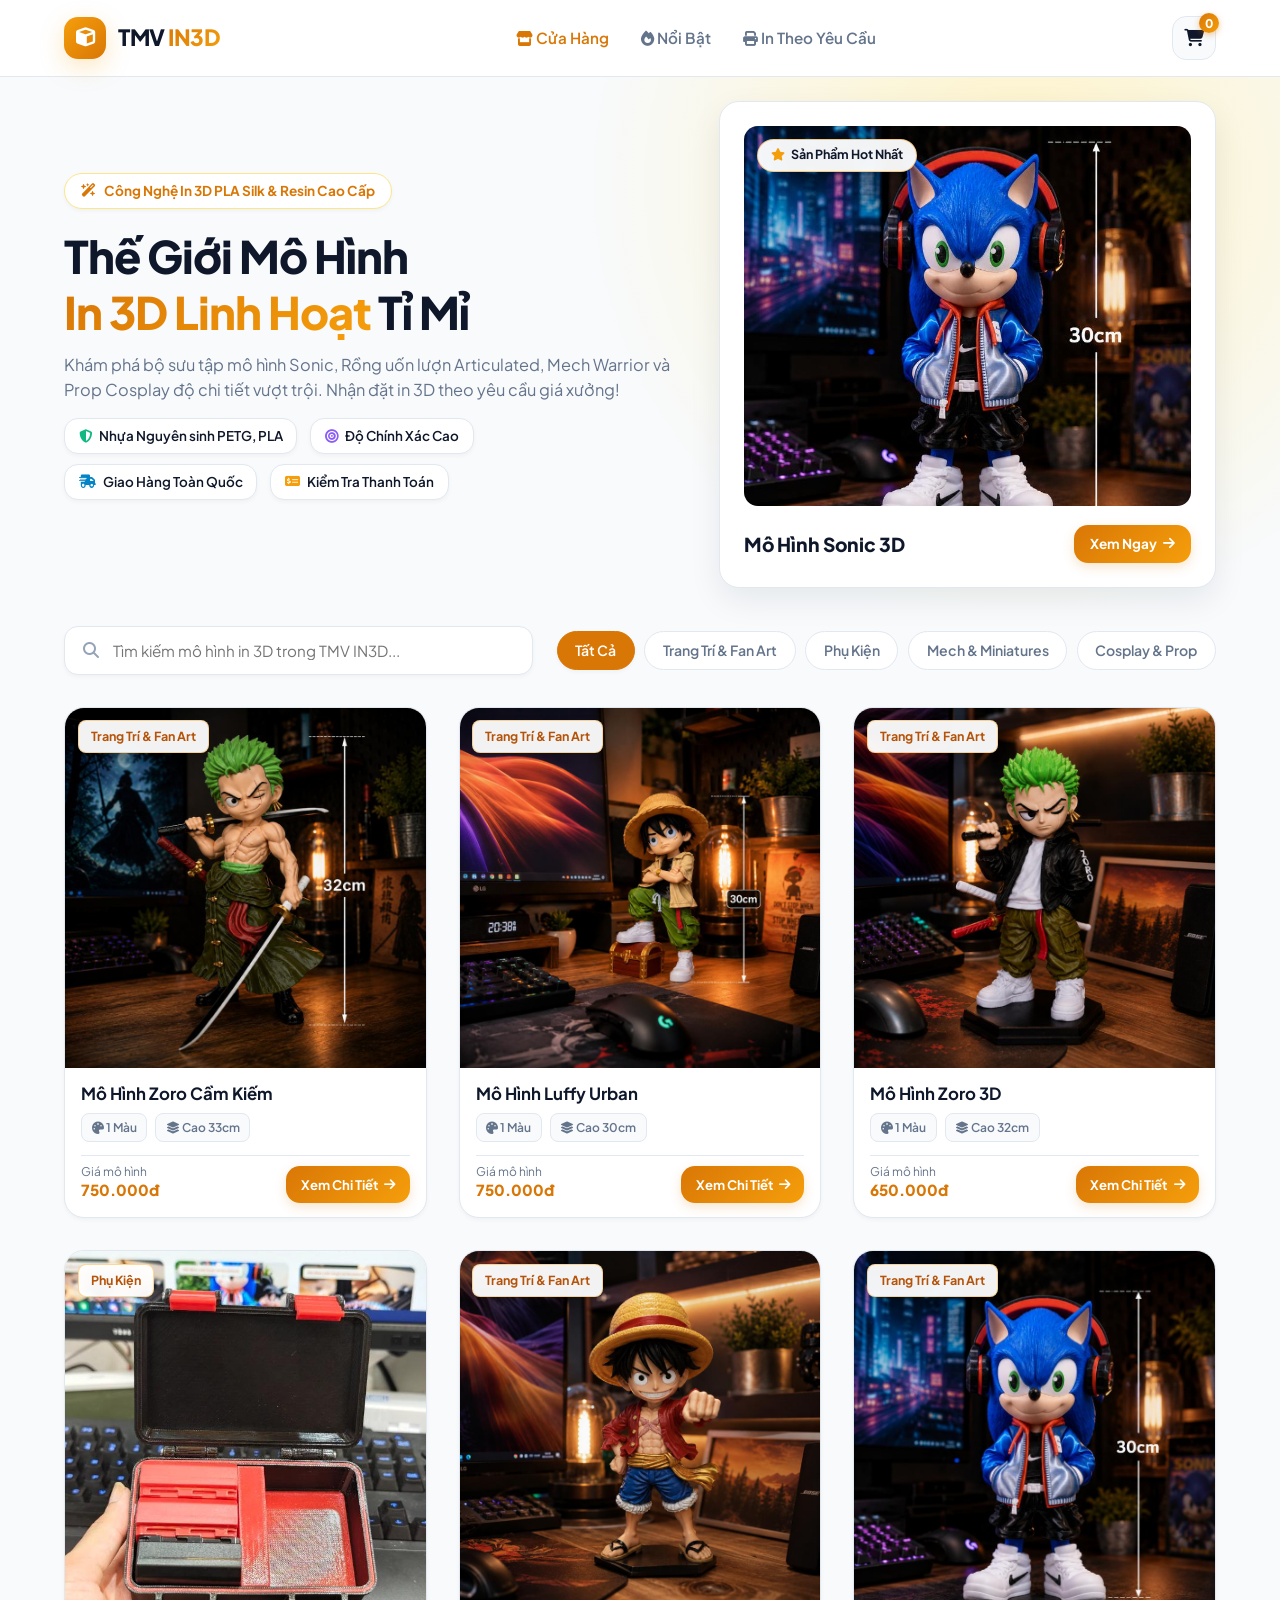
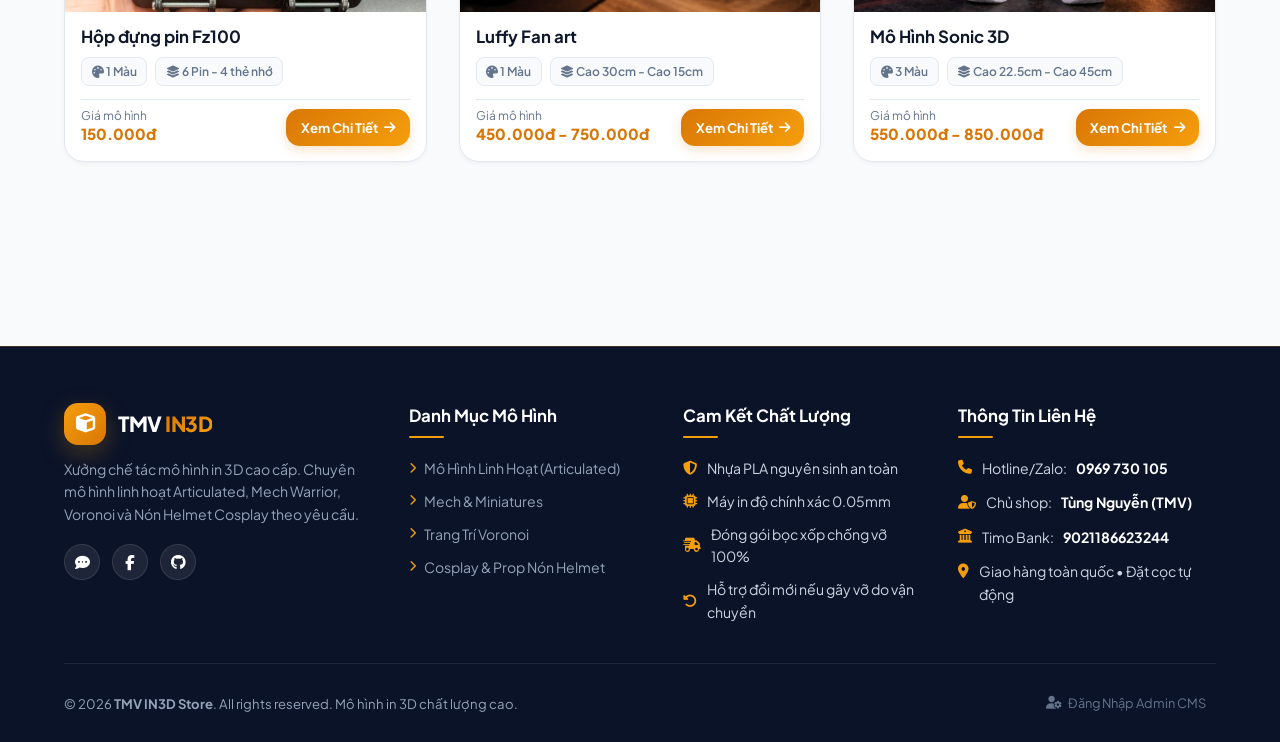
==== commit 0e2fe0be: "Update Google Sheet ID to 1NmZ3Ui1LIuPTQbiPRsqBVpsDgKJCMWncSivCtkVKaD4 and Web App Webhook URL in fi" ====
--- a/index.html
+++ b/index.html
@@ -12,7 +12,7 @@
   <meta http-equiv="Expires" content="0">
   
   <link rel="stylesheet" href="https://cdnjs.cloudflare.com/ajax/libs/font-awesome/6.4.0/css/all.min.css">
-  <link rel="stylesheet" href="styles.css?v=20260810_v12">
+  <link rel="stylesheet" href="styles.css?v=20260811_v13">
 </head>
 <body>
 
@@ -294,6 +294,6 @@
   </footer>
 
   <div class="toast-container" id="toast-container"></div>
-  <script src="app.js?v=20260810_v12"></script>
+  <script src="app.js?v=20260811_v13"></script>
 </body>
 </html>
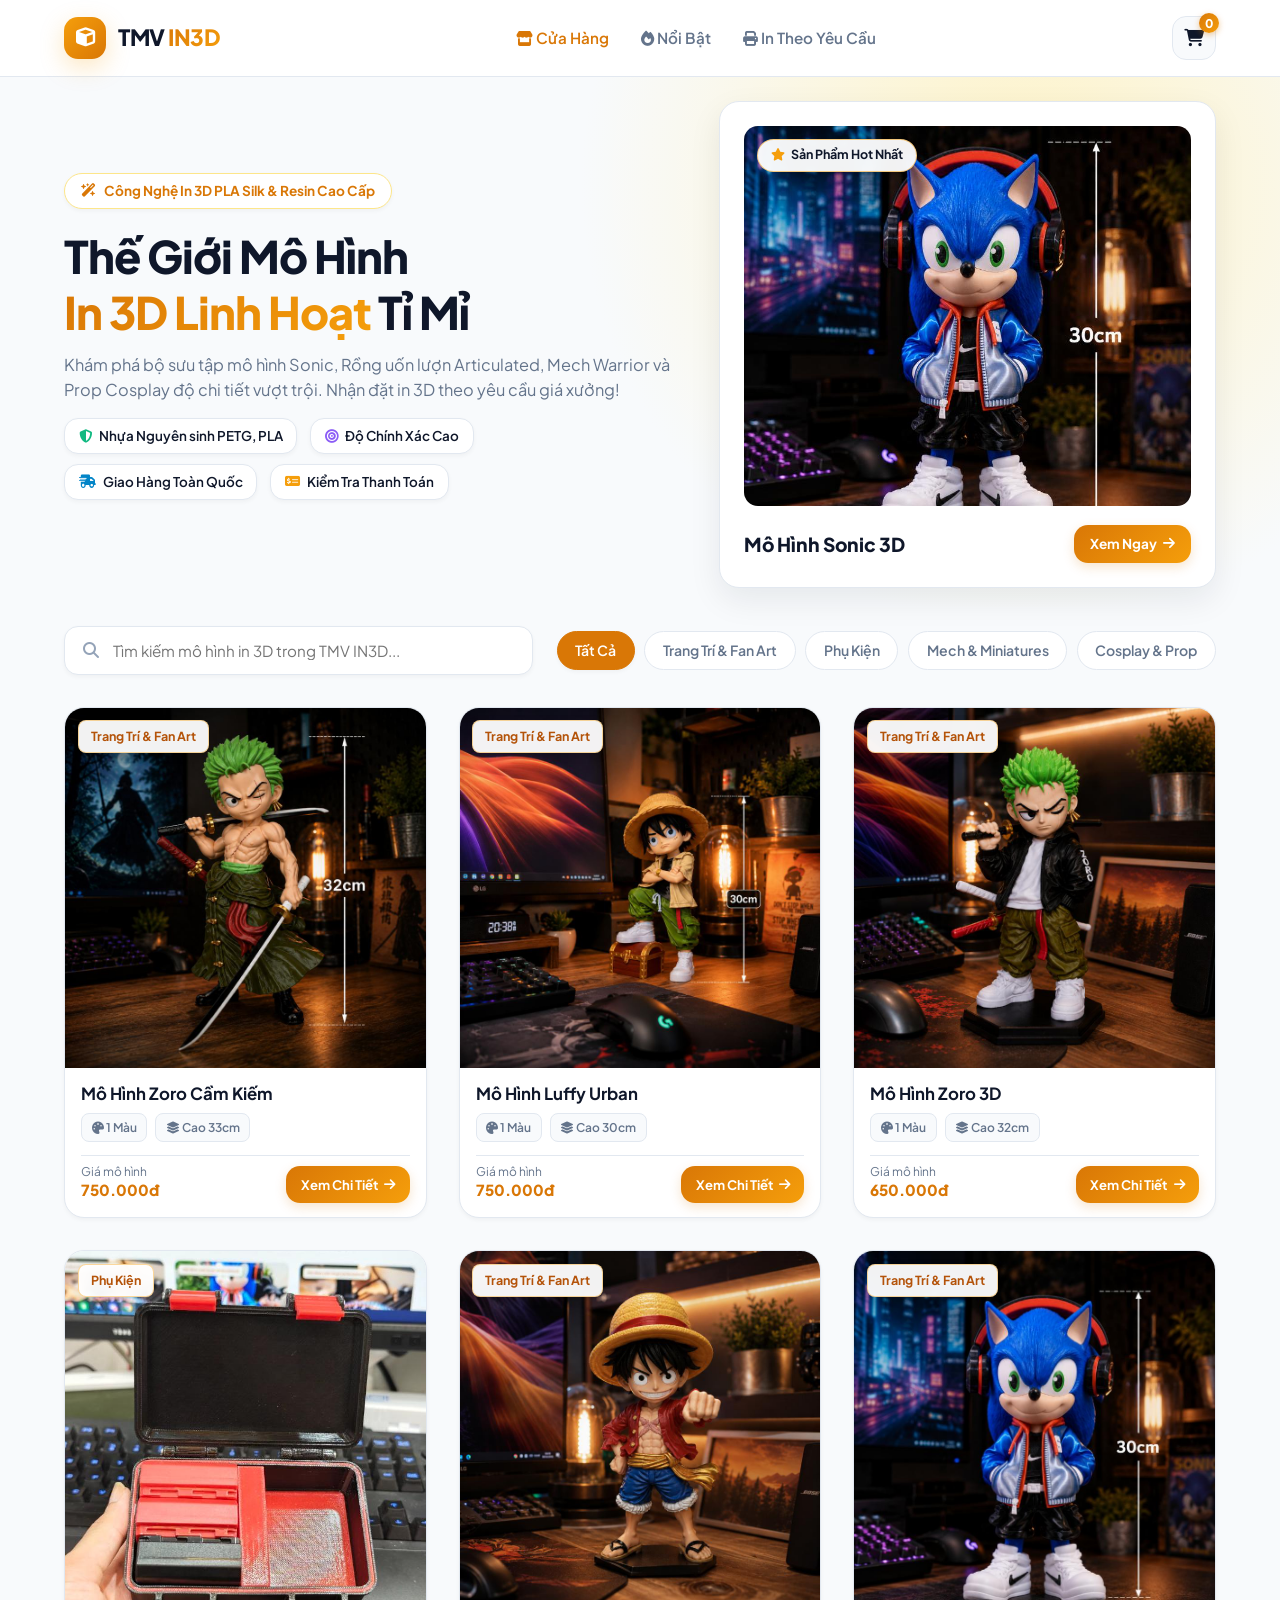
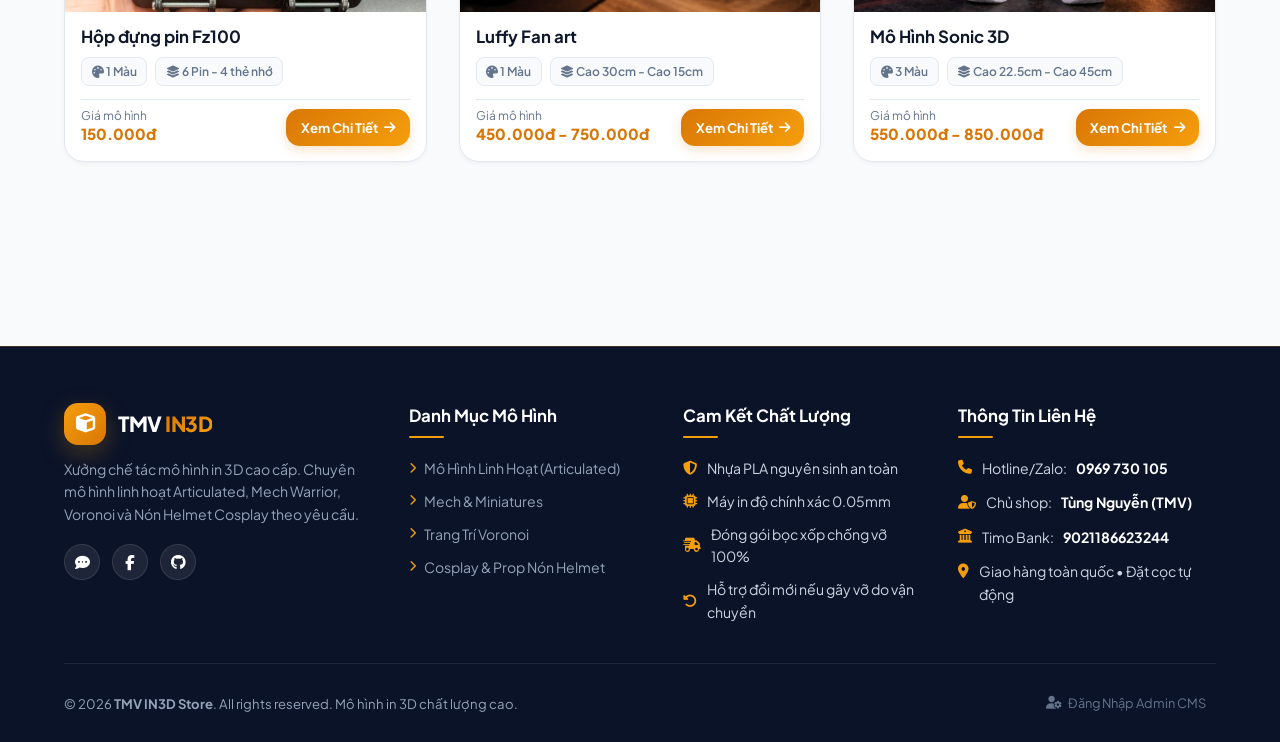
==== commit 80eb3583: "Keep product variant buttons text on a single line with whitespace nowrap and optimized font size v1" ====
--- a/index.html
+++ b/index.html
@@ -12,7 +12,7 @@
   <meta http-equiv="Expires" content="0">
   
   <link rel="stylesheet" href="https://cdnjs.cloudflare.com/ajax/libs/font-awesome/6.4.0/css/all.min.css">
-  <link rel="stylesheet" href="styles.css?v=20260811_v13">
+  <link rel="stylesheet" href="styles.css?v=20260811_v15">
 </head>
 <body>
 
@@ -294,6 +294,6 @@
   </footer>
 
   <div class="toast-container" id="toast-container"></div>
-  <script src="app.js?v=20260811_v13"></script>
+  <script src="app.js?v=20260811_v15"></script>
 </body>
 </html>
--- a/styles.css
+++ b/styles.css
@@ -836,23 +836,26 @@
 }
 
 .size-options-grid {
-  display: grid;
-  grid-template-columns: repeat(auto-fill, minmax(120px, 1fr));
+  display: flex;
+  flex-wrap: wrap;
   gap: 0.5rem;
+  align-items: center;
 }
 
 .size-option-btn {
-  padding: 0.5rem 0.8rem;
+  padding: 0.45rem 0.85rem;
   border: 1.5px solid var(--border-color);
   border-radius: var(--radius-md);
   background: #ffffff;
-  display: flex;
-  flex-direction: column;
-  gap: 0.15rem;
-  font-size: 0.85rem;
+  display: inline-flex;
+  align-items: center;
+  justify-content: center;
+  white-space: nowrap;
+  font-size: 0.82rem;
   font-weight: 600;
   transition: var(--transition-fast);
   cursor: pointer;
+  text-align: center;
 }
 
 .size-scale {
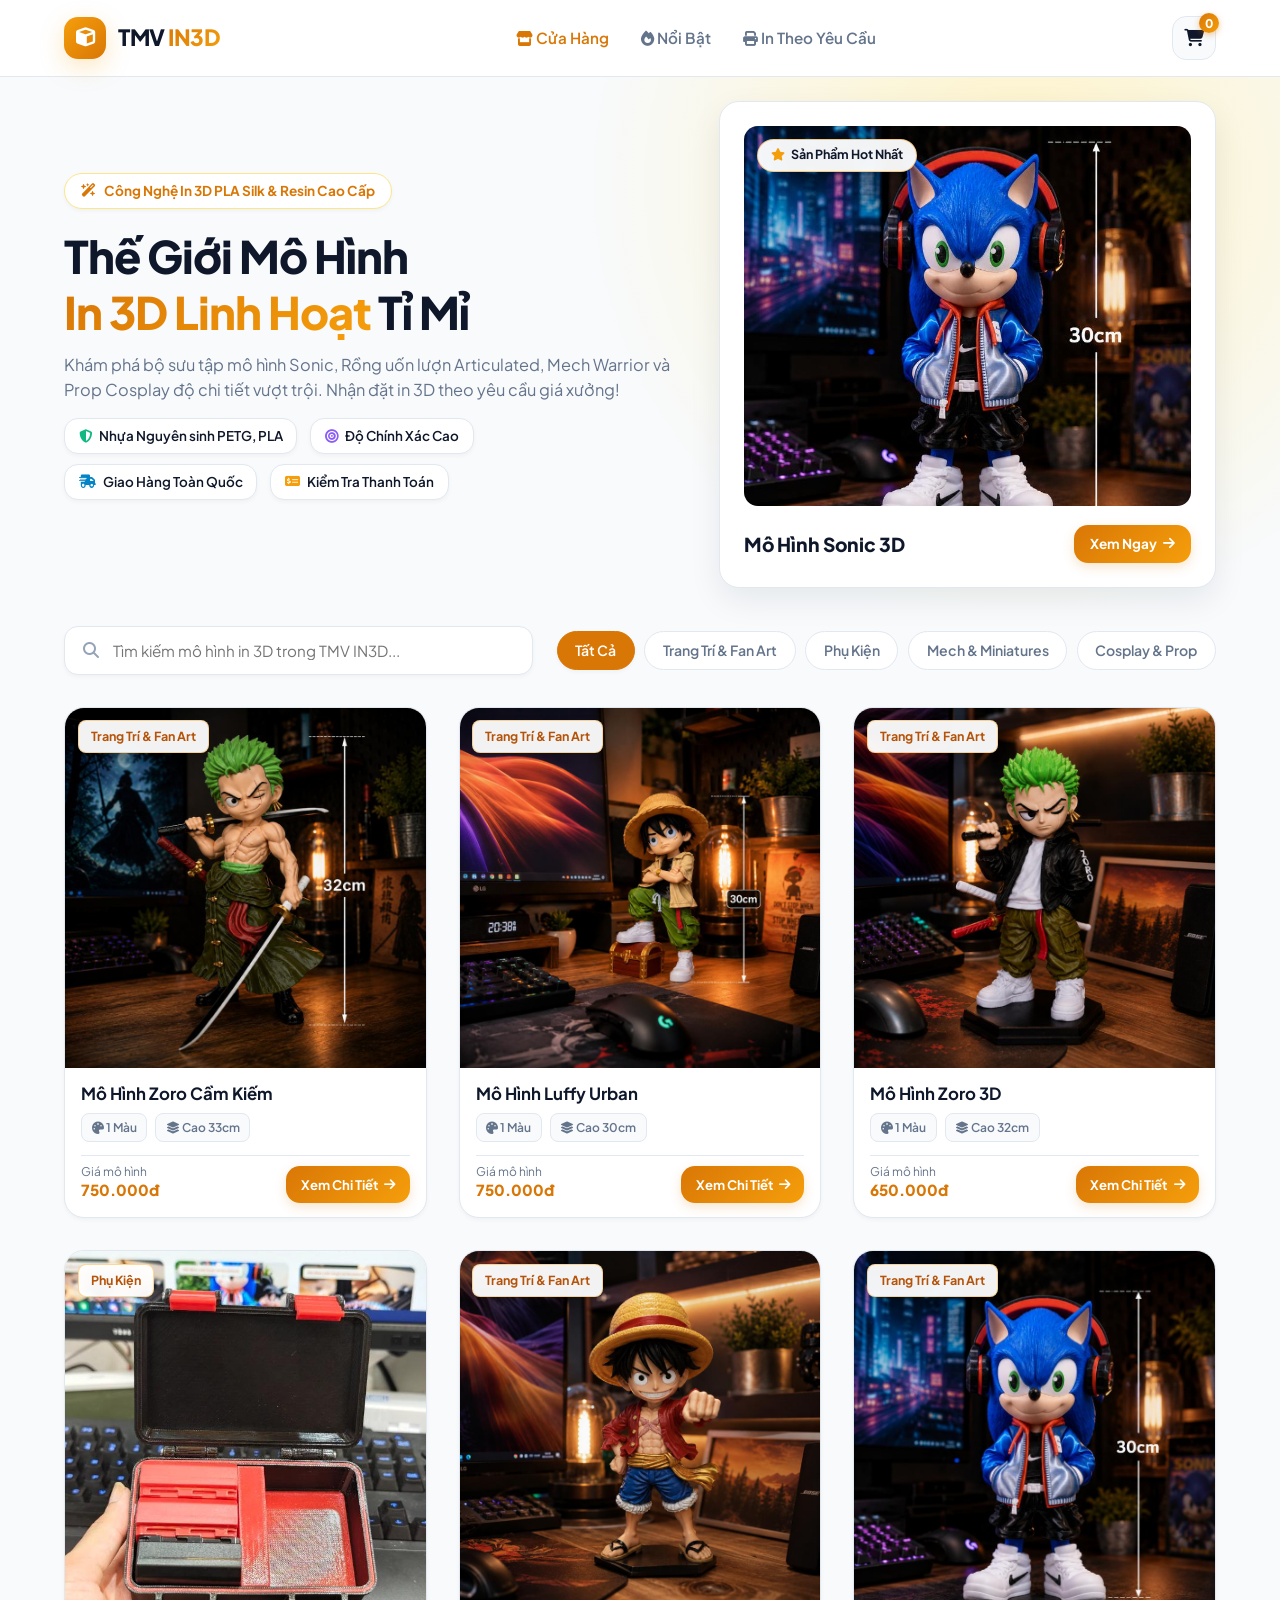
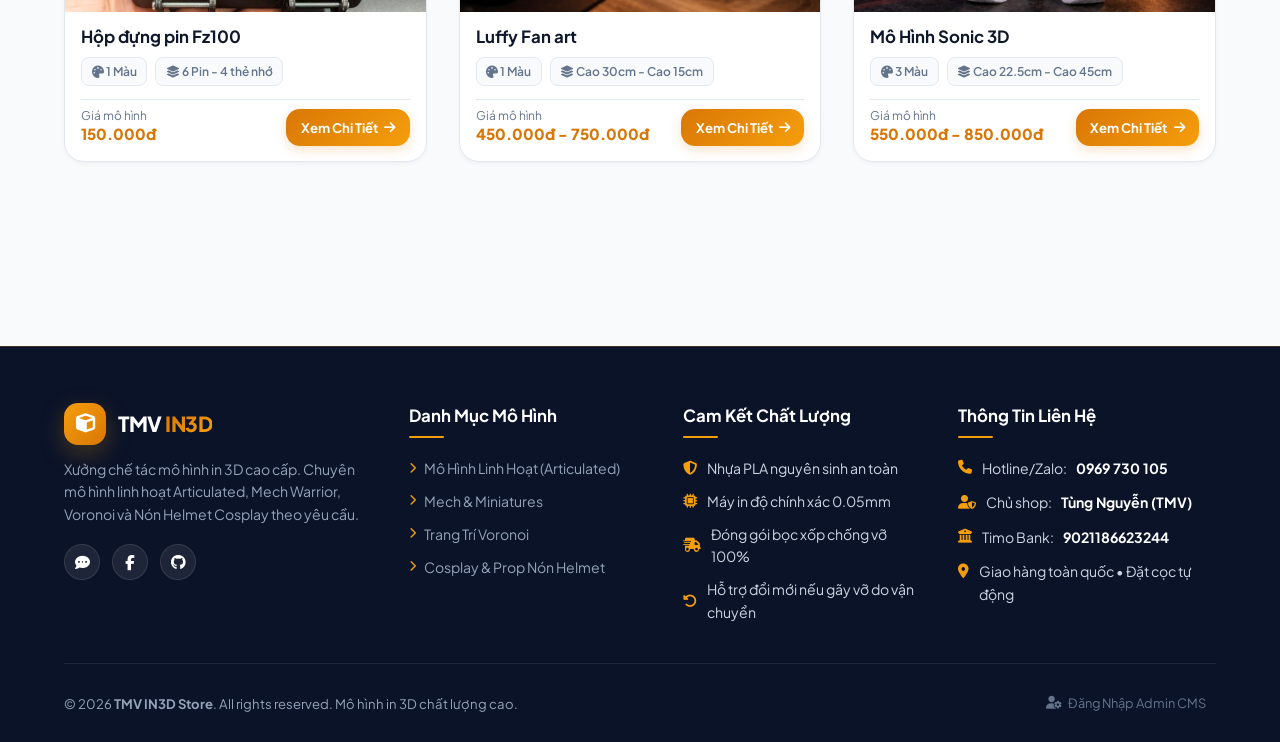
==== commit ec4ab471: "Add auto online product cloud sync and restore capabilities with Google Apps Script, update Apps Scr" ====
--- a/index.html
+++ b/index.html
@@ -294,6 +294,6 @@
   </footer>
 
   <div class="toast-container" id="toast-container"></div>
-  <script src="app.js?v=20260811_v15"></script>
+  <script src="app.js?v=20260811_v17"></script>
 </body>
 </html>
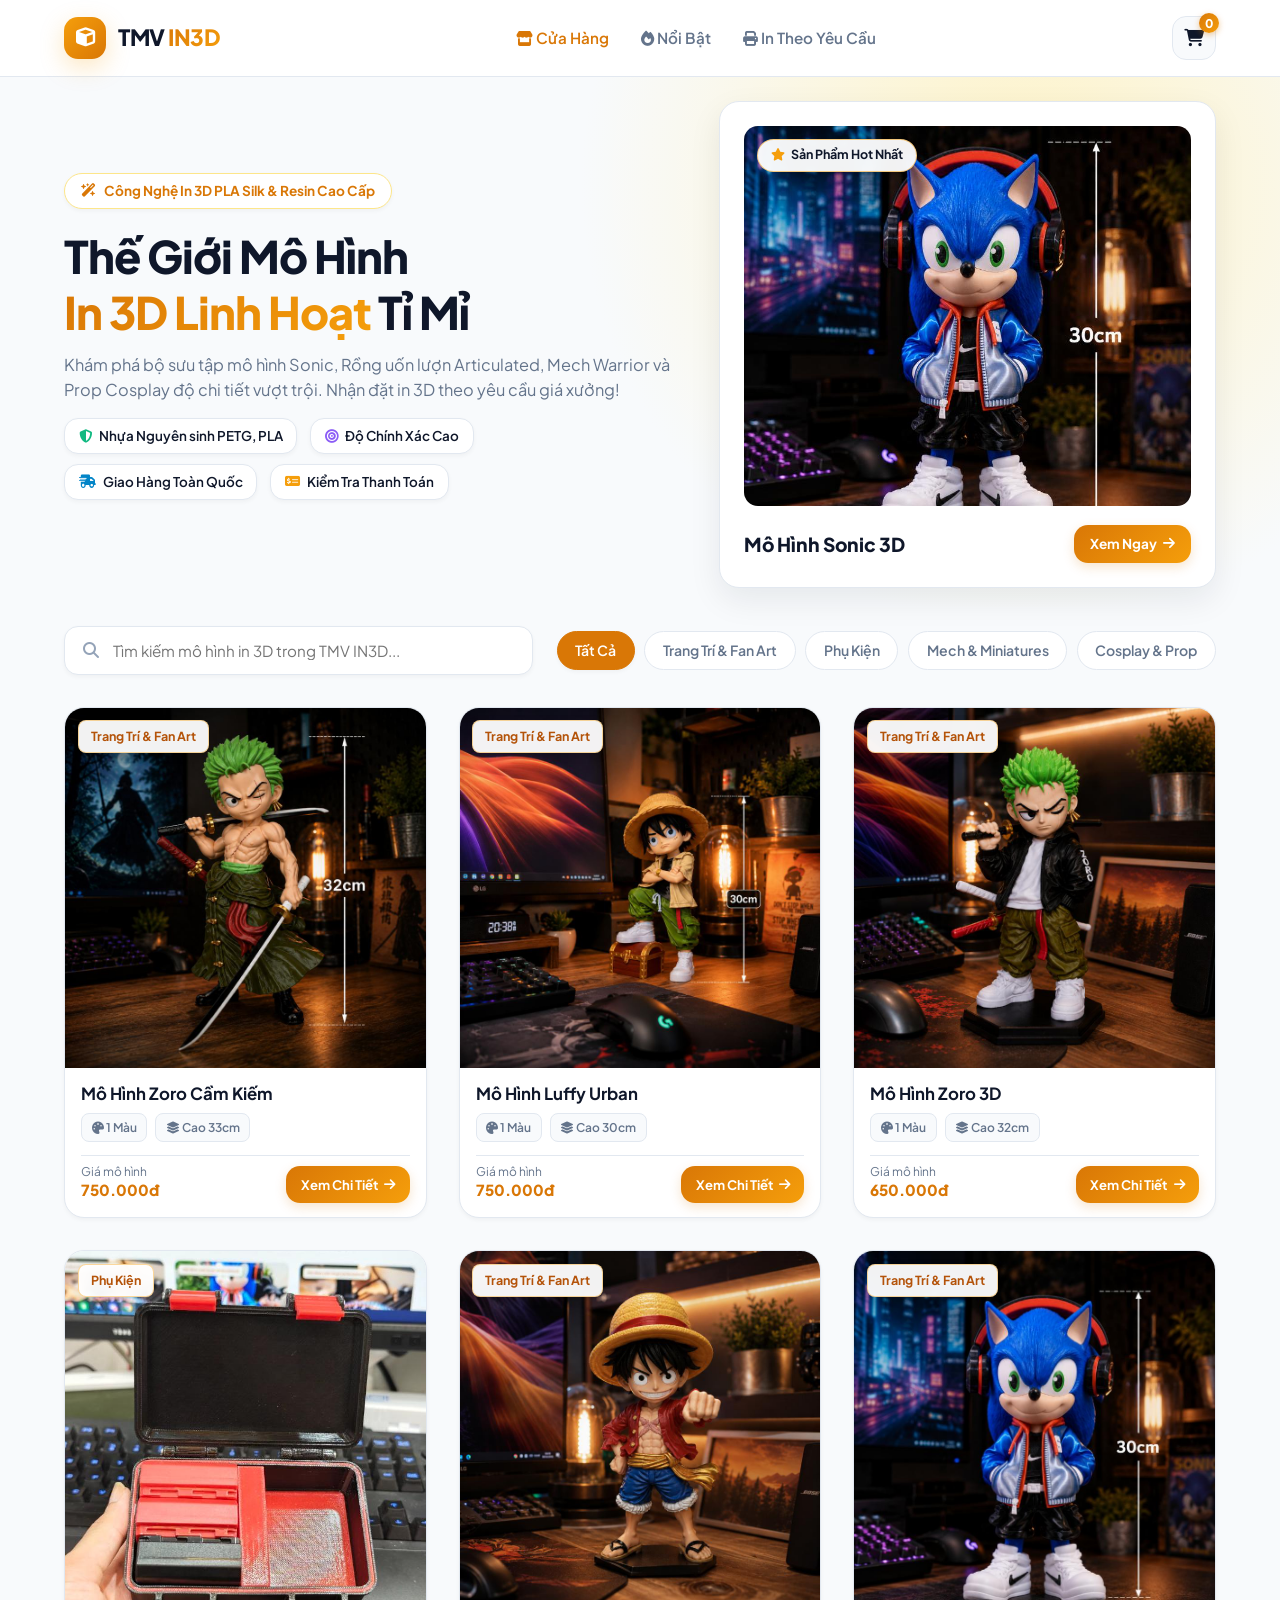
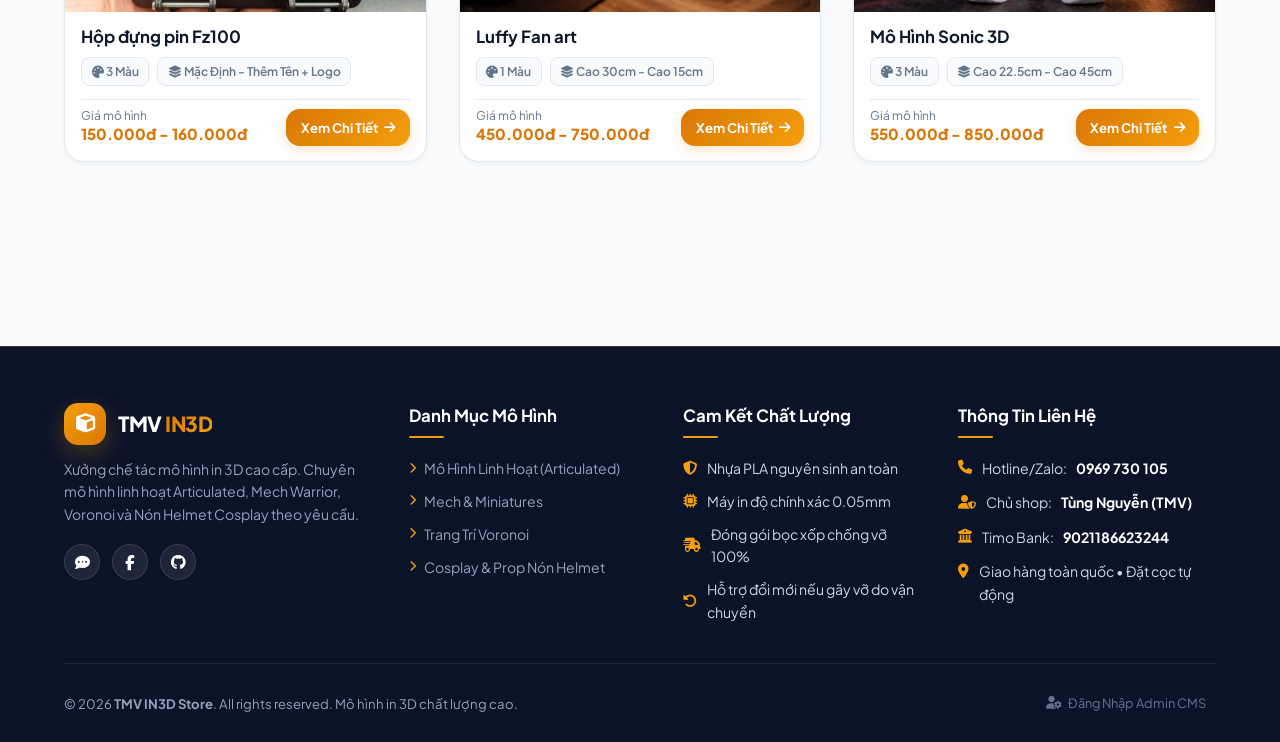
==== commit 58672e29: "Integrate tmv_3d_store_backup_1786454513281.json backup into app.js default products & categories fo" ====
--- a/index.html
+++ b/index.html
@@ -294,6 +294,6 @@
   </footer>
 
   <div class="toast-container" id="toast-container"></div>
-  <script src="app.js?v=20260811_v17"></script>
+  <script src="app.js?v=20260811_v18"></script>
 </body>
 </html>
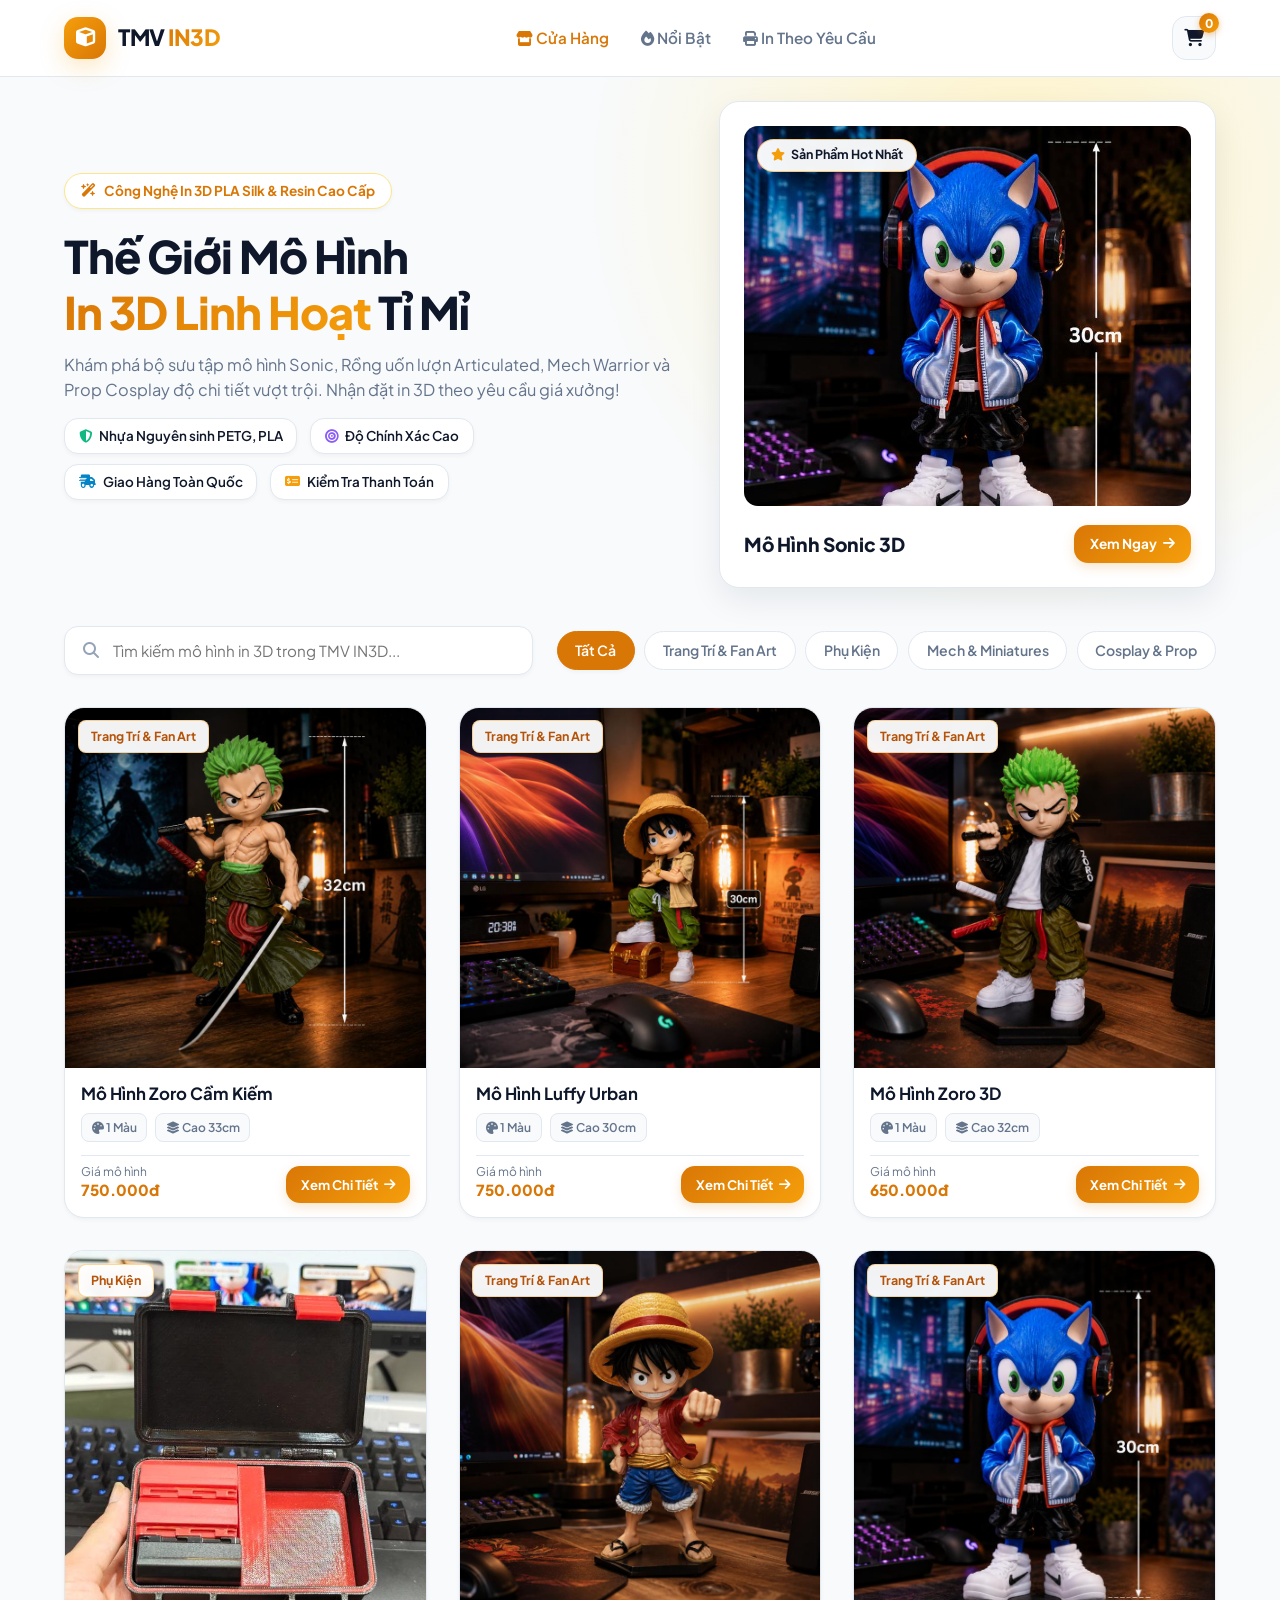
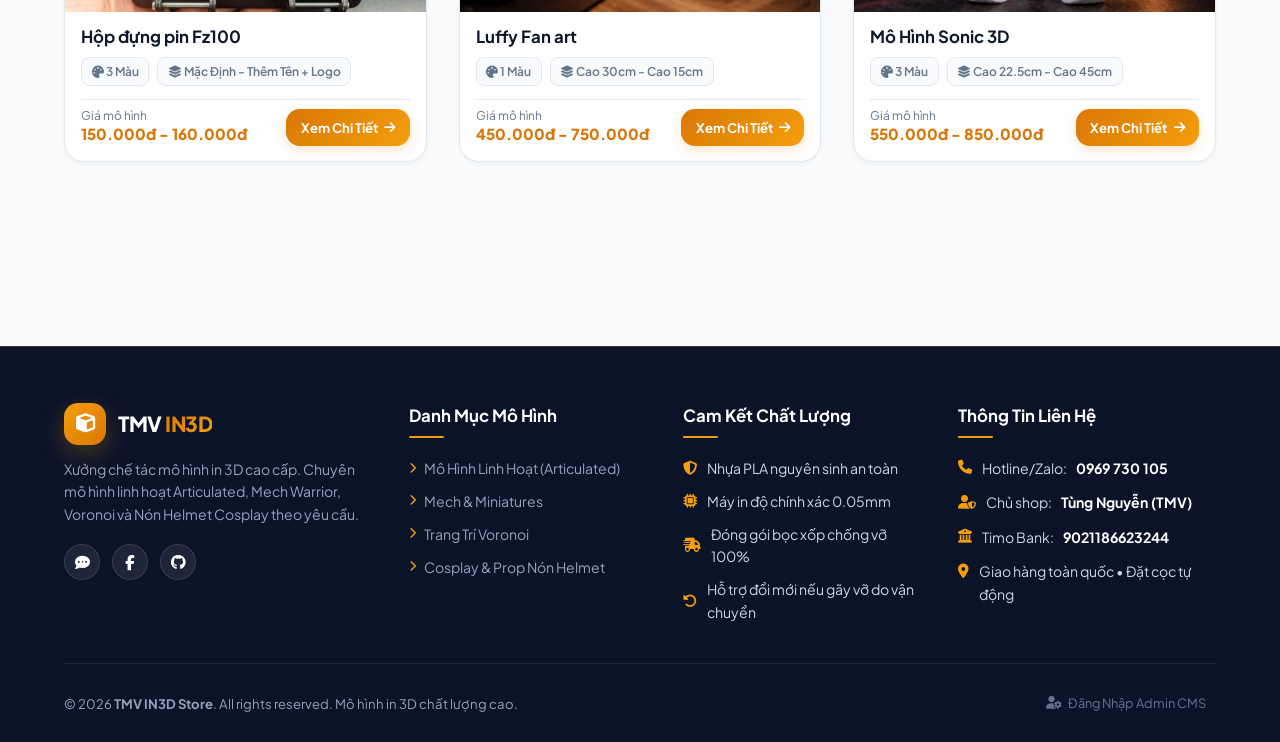
==== commit 146a855d: "Auto sync and overwrite updated default products for existing users on version update, bump version " ====
--- a/index.html
+++ b/index.html
@@ -294,6 +294,6 @@
   </footer>
 
   <div class="toast-container" id="toast-container"></div>
-  <script src="app.js?v=20260811_v18"></script>
+  <script src="app.js?v=20260811_v19"></script>
 </body>
 </html>
